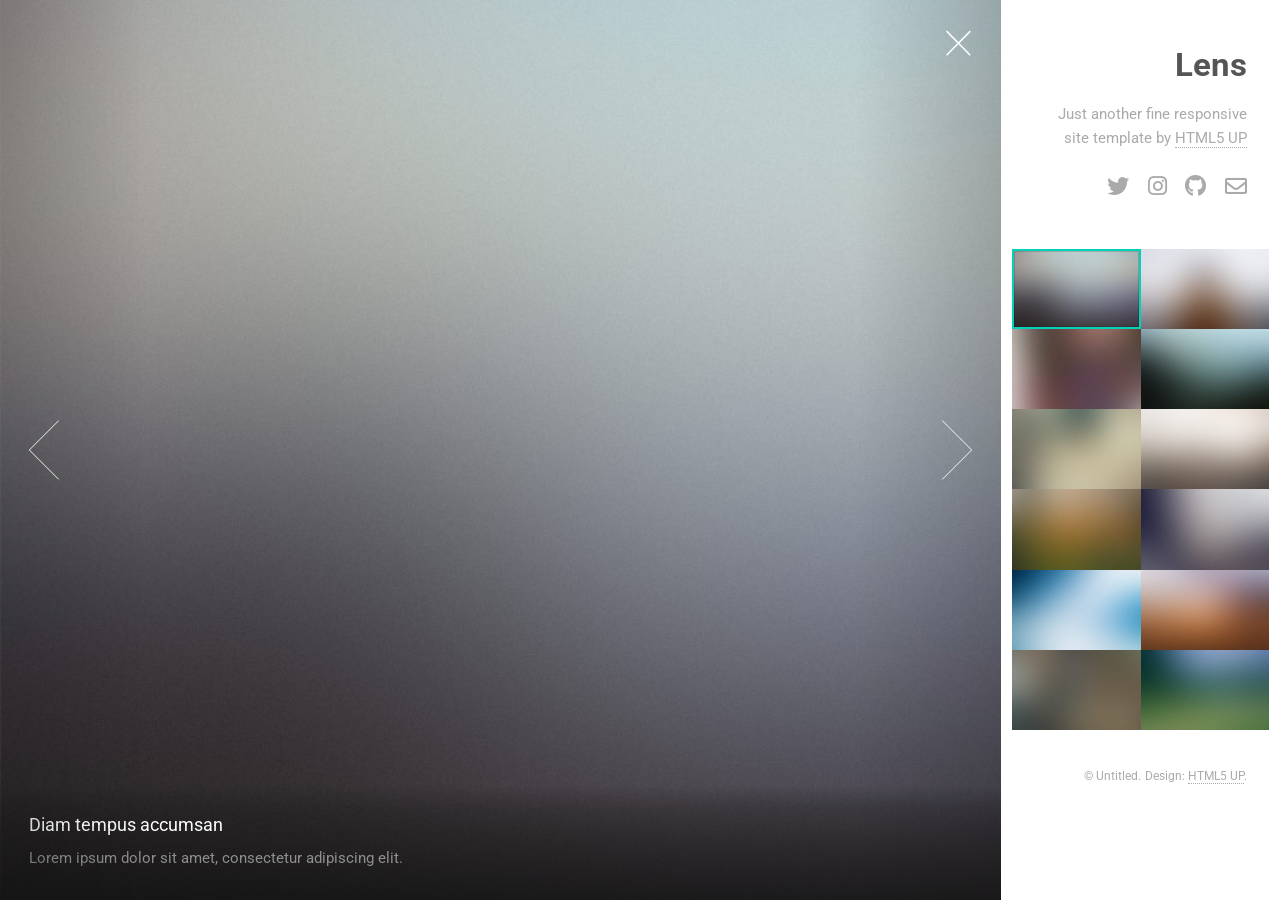
==== index.html @ 4fbb27a2 "Add files via upload" ====
<!DOCTYPE HTML>
<!--
	Lens by HTML5 UP
	html5up.net | @ajlkn
	Free for personal and commercial use under the CCA 3.0 license (html5up.net/license)
-->
<html>
	<head>
		<title>Lens by HTML5 UP</title>
		<meta charset="utf-8" />
		<meta name="viewport" content="width=device-width, initial-scale=1, user-scalable=no" />
		<link rel="stylesheet" href="assets/css/main.css" />
		<noscript><link rel="stylesheet" href="assets/css/noscript.css" /></noscript>
	</head>
	<body class="is-preload-0 is-preload-1 is-preload-2">

		<!-- Main -->
			<div id="main">

				<!-- Header -->
					<header id="header">
						<h1>Lens</h1>
						<p>Just another fine responsive site template by <a href="http://html5up.net">HTML5 UP</a></p>
						<ul class="icons">
							<li><a href="#" class="icon brands fa-twitter"><span class="label">Twitter</span></a></li>
							<li><a href="#" class="icon brands fa-instagram"><span class="label">Instagram</span></a></li>
							<li><a href="#" class="icon brands fa-github"><span class="label">Github</span></a></li>
							<li><a href="#" class="icon fa-envelope"><span class="label">Email</span></a></li>
						</ul>
					</header>

				<!-- Thumbnail -->
					<section id="thumbnails">
						<article>
							<a class="thumbnail" href="images/fulls/01.jpg" data-position="left center"><img src="images/thumbs/01.jpg" alt="" /></a>
							<h2>Diam tempus accumsan</h2>
							<p>Lorem ipsum dolor sit amet, consectetur adipiscing elit.</p>
						</article>
						<article>
							<a class="thumbnail" href="images/fulls/02.jpg"><img src="images/thumbs/02.jpg" alt="" /></a>
							<h2>Vivamus convallis libero</h2>
							<p>Sed velit lacus, laoreet at venenatis convallis in lorem tincidunt.</p>
						</article>
						<article>
							<a class="thumbnail" href="images/fulls/03.jpg" data-position="top center"><img src="images/thumbs/03.jpg" alt="" /></a>
							<h2>Nec accumsan enim felis</h2>
							<p>Maecenas eleifend tellus ut turpis eleifend, vitae pretium faucibus.</p>
						</article>
						<article>
							<a class="thumbnail" href="images/fulls/04.jpg"><img src="images/thumbs/04.jpg" alt="" /></a>
							<h2>Donec maximus nisi eget</h2>
							<p>Tristique in nulla vel congue. Sed sociis natoque parturient nascetur.</p>
						</article>
						<article>
							<a class="thumbnail" href="images/fulls/05.jpg" data-position="top center"><img src="images/thumbs/05.jpg" alt="" /></a>
							<h2>Nullam vitae nunc vulputate</h2>
							<p>In pellentesque cursus velit id posuere. Donec vehicula nulla.</p>
						</article>
						<article>
							<a class="thumbnail" href="images/fulls/06.jpg"><img src="images/thumbs/06.jpg" alt="" /></a>
							<h2>Phasellus magna faucibus</h2>
							<p>Nulla dignissim libero maximus tellus varius dictum ut posuere magna.</p>
						</article>
						<article>
							<a class="thumbnail" href="images/fulls/07.jpg"><img src="images/thumbs/07.jpg" alt="" /></a>
							<h2>Proin quis mauris</h2>
							<p>Etiam ultricies, lorem quis efficitur porttitor, facilisis ante orci urna.</p>
						</article>
						<article>
							<a class="thumbnail" href="images/fulls/08.jpg"><img src="images/thumbs/08.jpg" alt="" /></a>
							<h2>Gravida quis varius enim</h2>
							<p>Nunc egestas congue lorem. Nullam dictum placerat ex sapien tortor mattis.</p>
						</article>
						<article>
							<a class="thumbnail" href="images/fulls/09.jpg"><img src="images/thumbs/09.jpg" alt="" /></a>
							<h2>Morbi eget vitae adipiscing</h2>
							<p>In quis vulputate dui. Maecenas metus elit, dictum praesent lacinia lacus.</p>
						</article>
						<article>
							<a class="thumbnail" href="images/fulls/10.jpg"><img src="images/thumbs/10.jpg" alt="" /></a>
							<h2>Habitant tristique senectus</h2>
							<p>Vestibulum ante ipsum primis in faucibus orci luctus ac tincidunt dolor.</p>
						</article>
						<article>
							<a class="thumbnail" href="images/fulls/11.jpg"><img src="images/thumbs/11.jpg" alt="" /></a>
							<h2>Pharetra ex non faucibus</h2>
							<p>Ut sed magna euismod leo laoreet congue. Fusce congue enim ultricies.</p>
						</article>
						<article>
							<a class="thumbnail" href="images/fulls/12.jpg"><img src="images/thumbs/12.jpg" alt="" /></a>
							<h2>Mattis lorem sodales</h2>
							<p>Feugiat auctor leo massa, nec vestibulum nisl erat faucibus, rutrum nulla.</p>
						</article>
					</section>

				<!-- Footer -->
					<footer id="footer">
						<ul class="copyright">
							<li>&copy; Untitled.</li><li>Design: <a href="http://html5up.net">HTML5 UP</a>.</li>
						</ul>
					</footer>

			</div>

		<!-- Scripts -->
			<script src="assets/js/jquery.min.js"></script>
			<script src="assets/js/browser.min.js"></script>
			<script src="assets/js/breakpoints.min.js"></script>
			<script src="assets/js/main.js"></script>

	</body>
</html>
---- assets/css/main.css ----
@import url(fontawesome-all.min.css);
@import url("https://fonts.googleapis.com/css?family=Roboto:400,700");

/*
	Lens by HTML5 UP
	html5up.net | @ajlkn
	Free for personal and commercial use under the CCA 3.0 license (html5up.net/license)
*/

html, body, div, span, applet, object,
iframe, h1, h2, h3, h4, h5, h6, p, blockquote,
pre, a, abbr, acronym, address, big, cite,
code, del, dfn, em, img, ins, kbd, q, s, samp,
small, strike, strong, sub, sup, tt, var, b,
u, i, center, dl, dt, dd, ol, ul, li, fieldset,
form, label, legend, table, caption, tbody,
tfoot, thead, tr, th, td, article, aside,
canvas, details, embed, figure, figcaption,
footer, header, hgroup, menu, nav, output, ruby,
section, summary, time, mark, audio, video {
	margin: 0;
	padding: 0;
	border: 0;
	font-size: 100%;
	font: inherit;
	vertical-align: baseline;}

article, aside, details, figcaption, figure,
footer, header, hgroup, menu, nav, section {
	display: block;}

body {
	line-height: 1;
}

ol, ul {
	list-style: none;
}

blockquote, q {
	quotes: none;
}

	blockquote:before, blockquote:after, q:before, q:after {
		content: '';
		content: none;
	}

table {
	border-collapse: collapse;
	border-spacing: 0;
}

body {
	-webkit-text-size-adjust: none;
}

mark {
	background-color: transparent;
	color: inherit;
}

input::-moz-focus-inner {
	border: 0;
	padding: 0;
}

input, select, textarea {
	-moz-appearance: none;
	-webkit-appearance: none;
	-ms-appearance: none;
	appearance: none;
}

/* Basic */

	/*
			@-ms-viewport {
				width: device-width;
			}
		*/

	@media screen and (max-width: 480px) {

		html, body {
			min-width: 320px;
		}

	}

	body.is-preload-0 *, body.is-preload-0 *:before, body.is-preload-0 *:after {
		-moz-animation: none !important;
		-webkit-animation: none !important;
		-ms-animation: none !important;
		animation: none !important;
		-moz-transition: none !important;
		-webkit-transition: none !important;
		-ms-transition: none !important;
		transition: none !important;
	}

	html {
		box-sizing: border-box;
	}

	*, *:before, *:after {
		box-sizing: inherit;
	}

	html, body {
		background-color: #101010;
		overflow: hidden;
	}

/* Type */

	html {
		font-size: 16pt;
	}

		@media screen and (max-width: 1680px) {

			html {
				font-size: 12pt;
			}

		}

		@media screen and (max-width: 1280px) {

			html {
				font-size: 11pt;
			}

		}

	body {
		background-color: #fff;
		color: #aaa;
	}

	body, input, select, textarea {
		font-family: "Roboto", Helvetica, sans-serif;
		font-weight: 400;
		line-height: 1.65;
		font-size: 1em;
		color: #aaa;
	}

	a {
		-moz-transition: color 0.25s ease, border-bottom-color 0.25s ease;
		-webkit-transition: color 0.25s ease, border-bottom-color 0.25s ease;
		-ms-transition: color 0.25s ease, border-bottom-color 0.25s ease;
		transition: color 0.25s ease, border-bottom-color 0.25s ease;
		border-bottom: dotted 1px;
		color: inherit;
		text-decoration: none;
	}

		a:hover {
			border-bottom-color: transparent;
			color: #00D3B7;
		}

	strong, b {
		font-weight: 400;
		color: #555;
	}

	em, i {
		font-style: italic;
	}

	p {
		margin: 0 0 1.25em 0;
	}

	h1, h2, h3, h4, h5, h6 {
		font-weight: 400;
		line-height: 1.25;
		margin: 0 0 0.5em 0;
		color: #555;
	}

		h1 a, h2 a, h3 a, h4 a, h5 a, h6 a {
			color: inherit;
			text-decoration: none;
		}

	h2 {
		font-size: 1.25em;
	}

	h3 {
		font-size: 1em;
	}

	h4 {
		font-size: 0.9em;
	}

	h5 {
		font-size: 0.8em;
	}

	h6 {
		font-size: 0.7em;
	}

	sub {
		font-size: 0.8em;
		position: relative;
		top: 0.5em;
	}

	sup {
		font-size: 0.8em;
		position: relative;
		top: -0.5em;
	}

	blockquote {
		border-left: solid 4px #ccc;
		font-style: italic;
		margin: 0 0 1.25em 0;
		padding: 0.3125em 0 0.3125em 1.25em;
	}

	code {
		border-radius: 4px;
		border: solid 1px;
		font-family: "Courier New", monospace;
		font-size: 0.9em;
		margin: 0 0.25em;
		padding: 0.25em 0.65em;
		border-color: #ccc;
	}

	pre {
		-webkit-overflow-scrolling: touch;
		font-family: "Courier New", monospace;
		font-size: 0.9em;
		margin: 0 0 1.25em 0;
	}

		pre code {
			display: block;
			padding: 1em 1.5em;
			overflow-x: auto;
		}

	hr {
		border: 0;
		border-bottom: solid 1px #ccc;
		margin: 1.25em 0;
	}

		hr.major {
			margin: 1.875em 0;
		}

	.align-left {
		text-align: left;
	}

	.align-center {
		text-align: center;
	}

	.align-right {
		text-align: right;
	}

/* Button */

	input[type="submit"],
	input[type="reset"],
	input[type="button"],
	button,
	.button {
		-moz-appearance: none;
		-webkit-appearance: none;
		-ms-appearance: none;
		appearance: none;
		-moz-transition: background-color 0.25s ease-in-out, border-color 0.25s ease-in-out, color 0.25s ease-in-out;
		-webkit-transition: background-color 0.25s ease-in-out, border-color 0.25s ease-in-out, color 0.25s ease-in-out;
		-ms-transition: background-color 0.25s ease-in-out, border-color 0.25s ease-in-out, color 0.25s ease-in-out;
		transition: background-color 0.25s ease-in-out, border-color 0.25s ease-in-out, color 0.25s ease-in-out;
		background-color: transparent;
		border-radius: 4px;
		border: solid 1px #ccc;
		color: #555;
		cursor: pointer;
		display: inline-block;
		line-height: 1;
		padding: 0.75em 1.5em;
		text-align: center;
		text-decoration: none;
		white-space: nowrap;
	}

		input[type="submit"]:hover,
		input[type="reset"]:hover,
		input[type="button"]:hover,
		button:hover,
		.button:hover {
			border-color: #00D3B7;
			color: #00D3B7;
		}

			input[type="submit"]:hover:active,
			input[type="reset"]:hover:active,
			input[type="button"]:hover:active,
			button:hover:active,
			.button:hover:active {
				background-color: rgba(0, 211, 183, 0.15);
			}

		input[type="submit"].icon,
		input[type="reset"].icon,
		input[type="button"].icon,
		button.icon,
		.button.icon {
			padding-left: 1.35em;
		}

			input[type="submit"].icon:before,
			input[type="reset"].icon:before,
			input[type="button"].icon:before,
			button.icon:before,
			.button.icon:before {
				margin-right: 0.5em;
			}

		input[type="submit"].fit,
		input[type="reset"].fit,
		input[type="button"].fit,
		button.fit,
		.button.fit {
			width: 100%;
		}

		input[type="submit"].small,
		input[type="reset"].small,
		input[type="button"].small,
		button.small,
		.button.small {
			font-size: 0.8em;
		}

		input[type="submit"].large,
		input[type="reset"].large,
		input[type="button"].large,
		button.large,
		.button.large {
			font-size: 1.35em;
		}

		input[type="submit"].disabled, input[type="submit"]:disabled,
		input[type="reset"].disabled,
		input[type="reset"]:disabled,
		input[type="button"].disabled,
		input[type="button"]:disabled,
		button.disabled,
		button:disabled,
		.button.disabled,
		.button:disabled {
			pointer-events: none;
			opacity: 0.25;
		}

/* Form */

	form {
		margin: 0 0 1.25em 0;
	}

	label {
		color: #555;
		display: block;
		font-size: 0.9em;
		font-weight: 400;
		margin: 0 0 0.625em 0;
	}

	input[type="text"],
	input[type="password"],
	input[type="email"],
	select,
	textarea {
		-moz-appearance: none;
		-webkit-appearance: none;
		-ms-appearance: none;
		appearance: none;
		background-color: transparent;
		border-radius: 4px;
		border: solid 1px #ccc;
		color: inherit;
		display: block;
		outline: 0;
		padding: 0 0.75em;
		text-decoration: none;
		width: 100%;
	}

		input[type="text"]:invalid,
		input[type="password"]:invalid,
		input[type="email"]:invalid,
		select:invalid,
		textarea:invalid {
			box-shadow: none;
		}

		input[type="text"]:focus,
		input[type="password"]:focus,
		input[type="email"]:focus,
		select:focus,
		textarea:focus {
			border-color: #00D3B7;
		}

	select {
		background-image: url("data:image/svg+xml;charset=utf8,%3Csvg xmlns='http://www.w3.org/2000/svg' width='40' height='40' preserveAspectRatio='none' viewBox='0 0 40 40'%3E%3Cpath d='M9.4,12.3l10.4,10.4l10.4-10.4c0.2-0.2,0.5-0.4,0.9-0.4c0.3,0,0.6,0.1,0.9,0.4l3.3,3.3c0.2,0.2,0.4,0.5,0.4,0.9 c0,0.4-0.1,0.6-0.4,0.9L20.7,31.9c-0.2,0.2-0.5,0.4-0.9,0.4c-0.3,0-0.6-0.1-0.9-0.4L4.3,17.3c-0.2-0.2-0.4-0.5-0.4-0.9 c0-0.4,0.1-0.6,0.4-0.9l3.3-3.3c0.2-0.2,0.5-0.4,0.9-0.4S9.1,12.1,9.4,12.3z' fill='%23ccc' /%3E%3C/svg%3E");
		background-size: 1.25rem;
		background-repeat: no-repeat;
		background-position: calc(100% - 1rem) center;
		height: 2.75em;
		padding-right: 2.75em;
		text-overflow: ellipsis;
	}

		select option {
			color: #555;
			background: #fff;
		}

		select:focus::-ms-value {
			background-color: transparent;
		}

		select::-ms-expand {
			display: none;
		}

	.select-wrapper {
		text-decoration: none;
		display: block;
		position: relative;
	}

		.select-wrapper:before {
			-moz-osx-font-smoothing: grayscale;
			-webkit-font-smoothing: antialiased;
			display: inline-block;
			font-style: normal;
			font-variant: normal;
			text-rendering: auto;
			line-height: 1;
			text-transform: none !important;
			font-family: 'Font Awesome 5 Free';
			font-weight: 900;
		}

		.select-wrapper:before {
			color: #ccc;
			content: '\f107';
			display: block;
			height: 2.75em;
			line-height: 2.75em;
			pointer-events: none;
			position: absolute;
			right: 0;
			text-align: center;
			top: 0;
			width: 2.75em;
		}

		.select-wrapper select::-ms-expand {
			display: none;
		}

	input[type="text"],
	input[type="password"],
	input[type="email"],
	select {
		height: 2.75em;
	}

	textarea {
		padding: 0.75em 1em;
	}

	input[type="checkbox"],
	input[type="radio"] {
		-moz-appearance: none;
		-webkit-appearance: none;
		-ms-appearance: none;
		appearance: none;
		display: block;
		float: left;
		margin-right: -2em;
		opacity: 0;
		width: 1em;
		z-index: -1;
	}

		input[type="checkbox"] + label,
		input[type="radio"] + label {
			text-decoration: none;
			color: #aaa;
			cursor: pointer;
			display: inline-block;
			font-size: 1em;
			font-weight: 400;
			margin: 0;
			padding-left: 2.4em;
			padding-right: 0.75em;
			position: relative;
		}

			input[type="checkbox"] + label:before,
			input[type="radio"] + label:before {
				-moz-osx-font-smoothing: grayscale;
				-webkit-font-smoothing: antialiased;
				display: inline-block;
				font-style: normal;
				font-variant: normal;
				text-rendering: auto;
				line-height: 1;
				text-transform: none !important;
				font-family: 'Font Awesome 5 Free';
				font-weight: 900;
			}

			input[type="checkbox"] + label:before,
			input[type="radio"] + label:before {
				background: transparent;
				border-radius: 4px;
				border: solid 1px #ccc;
				content: '';
				display: inline-block;
				font-size: 0.8em;
				height: 2.0625em;
				left: 0;
				line-height: 2.0625em;
				position: absolute;
				text-align: center;
				top: 0;
				width: 2.0625em;
			}

		input[type="checkbox"]:checked + label:before,
		input[type="radio"]:checked + label:before {
			background-color: #555;
			border-color: #555;
			color: #fff;
			content: '\f00c';
		}

		input[type="checkbox"]:focus + label:before,
		input[type="radio"]:focus + label:before {
			border-color: #00D3B7;
		}

	input[type="checkbox"] + label:before {
		border-radius: 4px;
	}

	input[type="radio"] + label:before {
		border-radius: 100%;
	}

	::-webkit-input-placeholder {
		opacity: 1.0;
		color: #ccc !important;
	}

	:-moz-placeholder {
		opacity: 1.0;
		color: #ccc !important;
	}

	::-moz-placeholder {
		opacity: 1.0;
		color: #ccc !important;
	}

	:-ms-input-placeholder {
		opacity: 1.0;
		color: #ccc !important;
	}

	.field {
		margin: 0 0 1.25em 0;
	}

/* Icon */

	.icon {
		text-decoration: none;
		border-bottom: none;
		position: relative;
	}

		.icon:before {
			-moz-osx-font-smoothing: grayscale;
			-webkit-font-smoothing: antialiased;
			display: inline-block;
			font-style: normal;
			font-variant: normal;
			text-rendering: auto;
			line-height: 1;
			text-transform: none !important;
			font-family: 'Font Awesome 5 Free';
			font-weight: 400;
		}

		.icon > .label {
			display: none;
		}

		.icon:before {
			line-height: inherit;
		}

		.icon.solid:before {
			font-weight: 900;
		}

		.icon.brands:before {
			font-family: 'Font Awesome 5 Brands';
		}

/* List */

	ol {
		list-style: decimal;
		margin: 0 0 1.25em 0;
		padding-left: 1.25em;
	}

		ol li {
			padding-left: 0.25em;
		}

	ul {
		list-style: disc;
		margin: 0 0 1.25em 0;
		padding-left: 1em;
	}

		ul li {
			padding-left: 0.5em;
		}

		ul.alt {
			list-style: none;
			padding-left: 0;
		}

			ul.alt li {
				border-top: solid 1px #ccc;
				padding: 0.5em 0;
			}

				ul.alt li:first-child {
					border-top: 0;
					padding-top: 0;
				}

	dl {
		margin: 0 0 1.25em 0;
	}

		dl dt {
			display: block;
			font-weight: 400;
			margin: 0 0 0.625em 0;
		}

		dl dd {
			margin-left: 1.25em;
		}

/* Actions */

	ul.actions {
		display: -moz-flex;
		display: -webkit-flex;
		display: -ms-flex;
		display: flex;
		cursor: default;
		list-style: none;
		margin-left: -0.625em;
		padding-left: 0;
	}

		ul.actions li {
			padding: 0 0 0 0.625em;
			vertical-align: middle;
		}

		ul.actions.special {
			-moz-justify-content: center;
			-webkit-justify-content: center;
			-ms-justify-content: center;
			justify-content: center;
			width: 100%;
			margin-left: 0;
		}

			ul.actions.special li:first-child {
				padding-left: 0;
			}

		ul.actions.stacked {
			-moz-flex-direction: column;
			-webkit-flex-direction: column;
			-ms-flex-direction: column;
			flex-direction: column;
			margin-left: 0;
		}

			ul.actions.stacked li {
				padding: 0.8125em 0 0 0;
			}

				ul.actions.stacked li:first-child {
					padding-top: 0;
				}

		ul.actions.fit {
			width: calc(100% + 0.625em);
		}

			ul.actions.fit li {
				-moz-flex-grow: 1;
				-webkit-flex-grow: 1;
				-ms-flex-grow: 1;
				flex-grow: 1;
				-moz-flex-shrink: 1;
				-webkit-flex-shrink: 1;
				-ms-flex-shrink: 1;
				flex-shrink: 1;
				width: 100%;
			}

				ul.actions.fit li > * {
					width: 100%;
				}

			ul.actions.fit.stacked {
				width: 100%;
			}

		@media screen and (max-width: 480px) {

			ul.actions:not(.fixed) {
				-moz-flex-direction: column;
				-webkit-flex-direction: column;
				-ms-flex-direction: column;
				flex-direction: column;
				margin-left: 0;
				width: 100% !important;
			}

				ul.actions:not(.fixed) li {
					-moz-flex-grow: 1;
					-webkit-flex-grow: 1;
					-ms-flex-grow: 1;
					flex-grow: 1;
					-moz-flex-shrink: 1;
					-webkit-flex-shrink: 1;
					-ms-flex-shrink: 1;
					flex-shrink: 1;
					padding: 0.625em 0 0 0;
					text-align: center;
					width: 100%;
				}

					ul.actions:not(.fixed) li > * {
						width: 100%;
					}

					ul.actions:not(.fixed) li:first-child {
						padding-top: 0;
					}

					ul.actions:not(.fixed) li input[type="submit"],
					ul.actions:not(.fixed) li input[type="reset"],
					ul.actions:not(.fixed) li input[type="button"],
					ul.actions:not(.fixed) li button,
					ul.actions:not(.fixed) li .button {
						width: 100%;
					}

						ul.actions:not(.fixed) li input[type="submit"].icon:before,
						ul.actions:not(.fixed) li input[type="reset"].icon:before,
						ul.actions:not(.fixed) li input[type="button"].icon:before,
						ul.actions:not(.fixed) li button.icon:before,
						ul.actions:not(.fixed) li .button.icon:before {
							margin-left: -0.5rem;
						}

		}

/* Icons */

	ul.icons {
		cursor: default;
		list-style: none;
		padding-left: 0;
	}

		ul.icons li {
			display: inline-block;
			padding: 0 1em 0 0;
		}

			ul.icons li:last-child {
				padding-right: 0;
			}

			ul.icons li .icon:before {
				font-size: 1.5rem;
			}

/* Main */

	#main {
		-moz-transition: opacity 0.75s ease, right 0.75s ease, left 0.75s ease, visibility 0.75s;
		-webkit-transition: opacity 0.75s ease, right 0.75s ease, left 0.75s ease, visibility 0.75s;
		-ms-transition: opacity 0.75s ease, right 0.75s ease, left 0.75s ease, visibility 0.75s;
		transition: opacity 0.75s ease, right 0.75s ease, left 0.75s ease, visibility 0.75s;
		-webkit-overflow-scrolling: touch;
		position: fixed;
		top: 0;
		width: 22.5em;
		height: 100%;
		background: #fff;
		outline: 0;
		overflow-x: hidden;
		overflow-y: auto;
		text-align: right;
		visibility: visible;
		z-index: 10000;
		right: 0;
	}

		#main .toggle {
			-webkit-tap-highlight-color: rgba(0, 0, 0, 0);
			position: absolute;
			top: 0;
			width: 4em;
			height: 4em;
			background-image: url("images/close-small-alt.svg");
			background-repeat: no-repeat;
			background-size: 32px 32px;
			cursor: pointer;
			display: none;
			z-index: 1;
			background-position: 0.5em 0.5em;
			left: 0;
		}

		body.fullscreen #main {
			visibility: hidden;
			right: -22.5em;
		}

		body.is-preload-1 #main {
			opacity: 0;
			right: -2em;
		}

		@media screen and (max-width: 1280px) {

			#main {
				width: 19em;
			}

				body.fullscreen #main {
					right: -19em;
				}

		}

		@media screen and (max-width: 980px) {

			#main {
				background: rgba(255, 255, 255, 0.925);
			}

				#main .toggle {
					display: block;
				}

		}

		@media screen and (max-width: 480px) {

			#main {
				-moz-transition: opacity 0.5s ease, visibility 0.5s;
				-webkit-transition: opacity 0.5s ease, visibility 0.5s;
				-ms-transition: opacity 0.5s ease, visibility 0.5s;
				transition: opacity 0.5s ease, visibility 0.5s;
				width: 100%;
				background: #fff;
				text-align: center;
			}

				body.is-preload-1 #main {
					left: auto !important;
					right: auto !important;
				}

				body.fullscreen #main {
					left: auto !important;
					right: auto !important;
					opacity: 0;
				}

				#main .toggle {
					display: none;
				}

		}

/* Header */

	#header {
		padding: 3em 2.25em 1.75em 2.25em ;
	}

		#header h1 {
			font-size: 2.25em;
			font-weight: 700;
		}

/* Footer */

	#footer {
		padding: 2.25em 2.25em 1em 2.25em ;
	}

		#footer .copyright {
			list-style: none;
			padding: 0;
		}

			#footer .copyright li {
				display: inline-block;
				font-size: 0.8em;
				margin-left: 0.35em;
				padding: 0;
			}

				#footer .copyright li:first-child {
					margin-left: 0;
				}

/* Thumbnails */

	#thumbnails {
		display: -moz-flex;
		display: -webkit-flex;
		display: -ms-flex;
		display: flex;
		-moz-flex-wrap: wrap;
		-webkit-flex-wrap: wrap;
		-ms-flex-wrap: wrap;
		flex-wrap: wrap;
		padding: 0 0.75em;
	}

		#thumbnails article {
			position: relative;
			width: 50%;
			background: #101010;
			outline: 0;
		}

			#thumbnails article .thumbnail {
				-webkit-tap-highlight-color: rgba(0, 0, 0, 0);
				display: block;
				position: relative;
				border: 0;
				outline: 0;
			}

				#thumbnails article .thumbnail img {
					display: block;
					width: 100%;
				}

				#thumbnails article .thumbnail:before {
					pointer-events: none;
					-moz-transition: opacity 0.25s ease;
					-webkit-transition: opacity 0.25s ease;
					-ms-transition: opacity 0.25s ease;
					transition: opacity 0.25s ease;
					content: '';
					position: absolute;
					left: 0;
					top: 0;
					width: 100%;
					height: 100%;
					box-shadow: inset 0 0 0 2px #00D3B7, inset 0 0 0px 3px rgba(0, 0, 0, 0.15);
					opacity: 0;
					z-index: 1;
				}

				#thumbnails article .thumbnail:focus:before {
					opacity: 0.5;
				}

			#thumbnails article h2, #thumbnails article p {
				display: none;
			}

			#thumbnails article.active .thumbnail:before {
				opacity: 1;
			}

		@media screen and (max-width: 480px) {

			#thumbnails article .thumbnail:before {
				display: none;
			}

		}

/* Viewer */

	@-moz-keyframes spinner {
		0% {
			-moz-transform: rotate(0deg);
			-webkit-transform: rotate(0deg);
			-ms-transform: rotate(0deg);
			transform: rotate(0deg);
		}

		100% {
			-moz-transform: rotate(360deg);
			-webkit-transform: rotate(360deg);
			-ms-transform: rotate(360deg);
			transform: rotate(360deg);
		}
	}

	@-webkit-keyframes spinner {
		0% {
			-moz-transform: rotate(0deg);
			-webkit-transform: rotate(0deg);
			-ms-transform: rotate(0deg);
			transform: rotate(0deg);
		}

		100% {
			-moz-transform: rotate(360deg);
			-webkit-transform: rotate(360deg);
			-ms-transform: rotate(360deg);
			transform: rotate(360deg);
		}
	}

	@-ms-keyframes spinner {
		0% {
			-moz-transform: rotate(0deg);
			-webkit-transform: rotate(0deg);
			-ms-transform: rotate(0deg);
			transform: rotate(0deg);
		}

		100% {
			-moz-transform: rotate(360deg);
			-webkit-transform: rotate(360deg);
			-ms-transform: rotate(360deg);
			transform: rotate(360deg);
		}
	}

	@keyframes spinner {
		0% {
			-moz-transform: rotate(0deg);
			-webkit-transform: rotate(0deg);
			-ms-transform: rotate(0deg);
			transform: rotate(0deg);
		}

		100% {
			-moz-transform: rotate(360deg);
			-webkit-transform: rotate(360deg);
			-ms-transform: rotate(360deg);
			transform: rotate(360deg);
		}
	}

	#viewer {
		-moz-transition: opacity 0.75s ease, width 0.75s ease;
		-webkit-transition: opacity 0.75s ease, width 0.75s ease;
		-ms-transition: opacity 0.75s ease, width 0.75s ease;
		transition: opacity 0.75s ease, width 0.75s ease;
		position: absolute;
		top: 0;
		width: calc(100% - 22.5em);
		height: 100%;
		left: 0;
	}

		#viewer .inner {
			pointer-events: none;
			position: absolute;
			top: 0;
			left: 0;
			width: 100%;
			height: 100%;
			z-index: 2;
		}

			#viewer .inner > * {
				pointer-events: auto;
			}

			#viewer .inner:before {
				background-image: -moz-linear-gradient(left, rgba(16,16,16,0.2), rgba(16,16,16,0) 10em, rgba(16,16,16,0)), -moz-linear-gradient(right, rgba(16,16,16,0.2), rgba(16,16,16,0) 10em, rgba(16,16,16,0));
				background-image: -webkit-linear-gradient(left, rgba(16,16,16,0.2), rgba(16,16,16,0) 10em, rgba(16,16,16,0)), -webkit-linear-gradient(right, rgba(16,16,16,0.2), rgba(16,16,16,0) 10em, rgba(16,16,16,0));
				background-image: -ms-linear-gradient(left, rgba(16,16,16,0.2), rgba(16,16,16,0) 10em, rgba(16,16,16,0)), -ms-linear-gradient(right, rgba(16,16,16,0.2), rgba(16,16,16,0) 10em, rgba(16,16,16,0));
				background-image: linear-gradient(left, rgba(16,16,16,0.2), rgba(16,16,16,0) 10em, rgba(16,16,16,0)), linear-gradient(right, rgba(16,16,16,0.2), rgba(16,16,16,0) 10em, rgba(16,16,16,0));
				content: '';
				display: block;
				position: absolute;
				top: 0;
				left: 0;
				width: 100%;
				height: 100%;
			}

			#viewer .inner .toggle {
				-webkit-tap-highlight-color: rgba(0, 0, 0, 0);
				position: absolute;
				top: 0;
				width: 4em;
				height: 4em;
				background-image: url("images/close.svg");
				background-repeat: no-repeat;
				background-size: 64px 64px;
				cursor: pointer;
				z-index: 1;
				right: 0;
				background-position: calc(100% - 0.75em) 0.75em;
			}

			#viewer .inner .nav-next,
			#viewer .inner .nav-previous {
				-webkit-tap-highlight-color: rgba(0, 0, 0, 0);
				position: absolute;
				top: 50%;
				width: 6em;
				height: 6em;
				margin-top: -3em;
				background-image: url("images/arrow.svg");
				background-position: center;
				background-repeat: no-repeat;
				background-size: contain;
				cursor: pointer;
			}

			#viewer .inner .nav-previous {
				-moz-transform: scaleX(-1);
				-webkit-transform: scaleX(-1);
				-ms-transform: scaleX(-1);
				transform: scaleX(-1);
				left: 0;
			}

			#viewer .inner .nav-next {
				right: 0;
			}

		#viewer .slide {
			-moz-transition: opacity 0.5s ease-in-out;
			-webkit-transition: opacity 0.5s ease-in-out;
			-ms-transition: opacity 0.5s ease-in-out;
			transition: opacity 0.5s ease-in-out;
			position: absolute;
			top: 0;
			left: 0;
			width: 100%;
			height: 100%;
			opacity: 1;
			z-index: 1;
		}

			#viewer .slide .caption {
				background-image: -moz-linear-gradient(bottom, rgba(16,16,16,0.75), rgba(16,16,16,0.25) 80%, rgba(16,16,16,0));
				background-image: -webkit-linear-gradient(bottom, rgba(16,16,16,0.75), rgba(16,16,16,0.25) 80%, rgba(16,16,16,0));
				background-image: -ms-linear-gradient(bottom, rgba(16,16,16,0.75), rgba(16,16,16,0.25) 80%, rgba(16,16,16,0));
				background-image: linear-gradient(bottom, rgba(16,16,16,0.75), rgba(16,16,16,0.25) 80%, rgba(16,16,16,0));
				padding: 2em 2em 0.75em 2em ;
				position: absolute;
				bottom: 0;
				left: 0;
				width: 100%;
				color: rgba(255, 255, 255, 0.5);
				z-index: 1;
			}

				#viewer .slide .caption h2, #viewer .slide .caption h3, #viewer .slide .caption h4, #viewer .slide .caption h5, #viewer .slide .caption h6 {
					color: #fff;
				}

			#viewer .slide .image {
				-moz-transition: opacity 0.5s ease-in-out;
				-webkit-transition: opacity 0.5s ease-in-out;
				-ms-transition: opacity 0.5s ease-in-out;
				transition: opacity 0.5s ease-in-out;
				position: absolute;
				top: 0;
				left: 0;
				width: 100%;
				height: 100%;
				background-repeat: no-repeat;
				background-size: cover;
				opacity: 0;
			}

			#viewer .slide:before {
				-moz-animation: spinner 1s linear infinite;
				-webkit-animation: spinner 1s linear infinite;
				-ms-animation: spinner 1s linear infinite;
				animation: spinner 1s linear infinite;
				-moz-transition: opacity 0.5s ease-in-out;
				-webkit-transition: opacity 0.5s ease-in-out;
				-ms-transition: opacity 0.5s ease-in-out;
				transition: opacity 0.5s ease-in-out;
				content: '';
				display: block;
				position: absolute;
				top: 50%;
				left: 50%;
				width: 3em;
				height: 3em;
				background-image: url("images/spinner.svg");
				background-position: center;
				background-repeat: no-repeat;
				background-size: contain;
				margin: -1.5em 0 0 -1.5em;
				opacity: 0;
			}

			#viewer .slide.loading:before {
				opacity: 1;
			}

			#viewer .slide.active .image {
				opacity: 1;
			}

		body.fullscreen #viewer {
			width: 100%;
		}

			body.fullscreen #viewer .inner .toggle {
				background-image: url("images/open.svg");
			}

		body.is-preload-1 #viewer {
			opacity: 0;
		}

		body.is-preload-2 #viewer .slide {
			opacity: 0;
		}

		@media screen and (max-width: 1280px) {

			#viewer {
				width: calc(100% - 19em);
			}

		}

		@media screen and (max-width: 980px) {

			#viewer {
				width: 100%;
			}

				#viewer .inner .toggle {
					-moz-transition: opacity 0.75s ease;
					-webkit-transition: opacity 0.75s ease;
					-ms-transition: opacity 0.75s ease;
					transition: opacity 0.75s ease;
					background-image: url("images/open.svg");
					opacity: 0;
					right: 0;
				}

				body.fullscreen #viewer .inner .toggle {
					opacity: 1;
				}

		}

		@media screen and (max-width: 736px) {

			#viewer .inner .toggle {
				background-size: 32px 32px;
			}

			#viewer .inner .nav-next,
			#viewer .inner .nav-previous {
				background-image: url("images/arrow-small.svg");
				background-size: 32px 32px;
			}

			body.fullscreen #viewer .inner .toggle {
				background-image: url("images/open-small.svg");
			}

		}

		@media screen and (max-width: 480px) {

			#viewer {
				-moz-transition: opacity 0.5s ease;
				-webkit-transition: opacity 0.5s ease;
				-ms-transition: opacity 0.5s ease;
				transition: opacity 0.5s ease;
				-moz-transition-delay: 0s;
				-webkit-transition-delay: 0s;
				-ms-transition-delay: 0s;
				transition-delay: 0s;
				opacity: 0;
			}

				#viewer .inner .toggle {
					background-image: url("images/close-small.svg") !important;
					background-size: 32px 32px;
				}

				body.fullscreen #viewer {
					-moz-transition-delay: 0.5s;
					-webkit-transition-delay: 0.5s;
					-ms-transition-delay: 0.5s;
					transition-delay: 0.5s;
					opacity: 1;
				}

		}
---- assets/css/noscript.css ----
/*
	Lens by HTML5 UP
	html5up.net | @ajlkn
	Free for personal and commercial use under the CCA 3.0 license (html5up.net/license)
*/

/* Main */

	#main {
		opacity: 1 !important;
		right: 0 !important;
	}

	body:before {
		content: 'Javascript is disabled :(';
		display: block;
		position: absolute;
		top: 50%;
		width: calc(100% - 22.5em * 0.333333333);
		height: 4em;
		margin-top: -2em;
		color: #282828;
		cursor: default;
		font-size: 3em;
		line-height: 4em;
		text-align: center;
		white-space: nowrap;
		left: 0;
	}
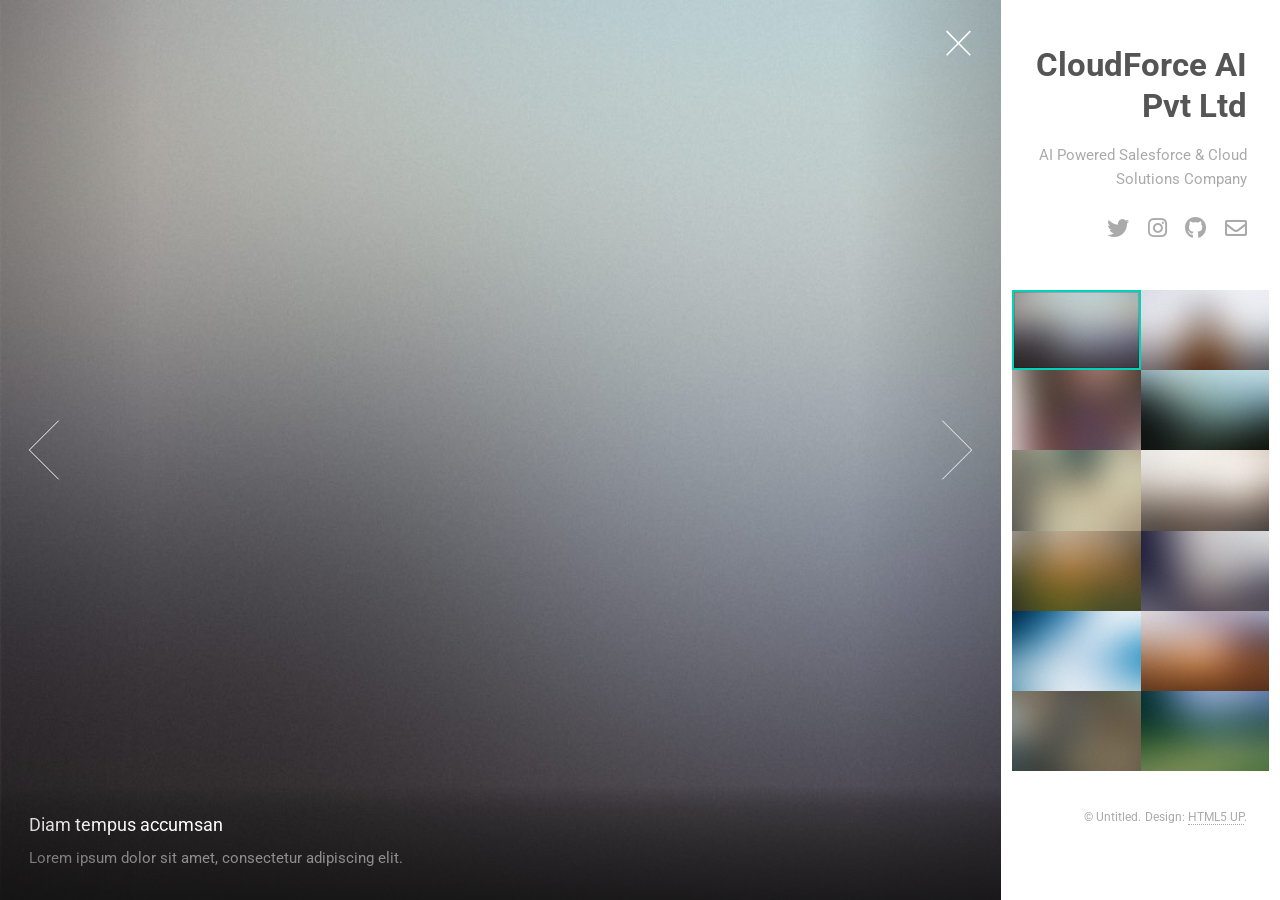
==== commit b29beb21: "Update index.html" ====
--- a/index.html
+++ b/index.html
@@ -19,8 +19,8 @@
 
 				<!-- Header -->
 					<header id="header">
-						<h1>Lens</h1>
-						<p>Just another fine responsive site template by <a href="http://html5up.net">HTML5 UP</a></p>
+						<h1>CloudForce AI Pvt Ltd</h1>
+						<p>AI Powered Salesforce & Cloud Solutions Company</p>
 						<ul class="icons">
 							<li><a href="#" class="icon brands fa-twitter"><span class="label">Twitter</span></a></li>
 							<li><a href="#" class="icon brands fa-instagram"><span class="label">Instagram</span></a></li>
@@ -109,4 +109,5 @@
 			<script src="assets/js/main.js"></script>
 
 	</body>
-</html>+
+</html>
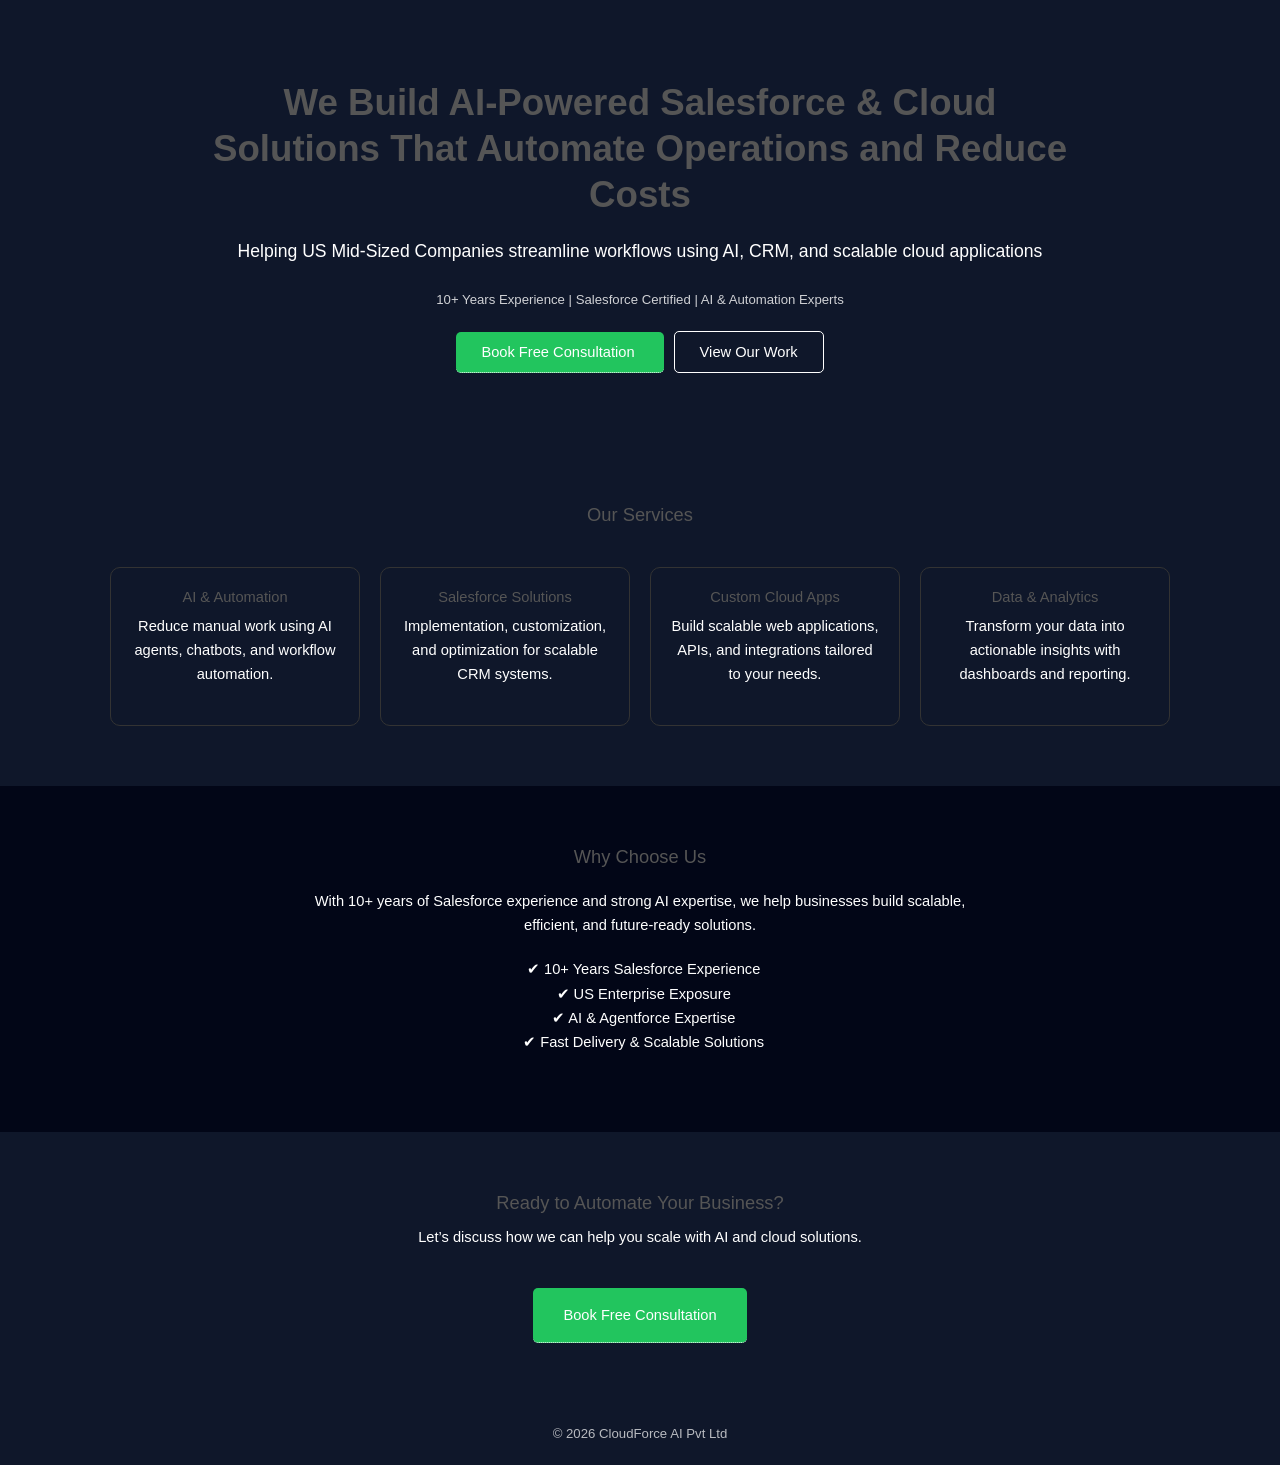
==== commit 5bd3f877: "Update index.html" ====
--- a/index.html
+++ b/index.html
@@ -1,113 +1,103 @@
 <!DOCTYPE HTML>
-<!--
-	Lens by HTML5 UP
-	html5up.net | @ajlkn
-	Free for personal and commercial use under the CCA 3.0 license (html5up.net/license)
--->
 <html>
-	<head>
-		<title>Lens by HTML5 UP</title>
-		<meta charset="utf-8" />
-		<meta name="viewport" content="width=device-width, initial-scale=1, user-scalable=no" />
-		<link rel="stylesheet" href="assets/css/main.css" />
-		<noscript><link rel="stylesheet" href="assets/css/noscript.css" /></noscript>
-	</head>
-	<body class="is-preload-0 is-preload-1 is-preload-2">
+<head>
+	<title>CloudForce AI | AI & Salesforce Solutions</title>
+	<meta charset="utf-8" />
+	<meta name="viewport" content="width=device-width, initial-scale=1" />
+	<link rel="stylesheet" href="assets/css/main.css" />
+</head>
 
-		<!-- Main -->
-			<div id="main">
+<body style="background:#0f172a; color:#fff; font-family:Arial, sans-serif; margin:0;">
 
-				<!-- Header -->
-					<header id="header">
-						<h1>CloudForce AI Pvt Ltd</h1>
-						<p>AI Powered Salesforce & Cloud Solutions Company</p>
-						<ul class="icons">
-							<li><a href="#" class="icon brands fa-twitter"><span class="label">Twitter</span></a></li>
-							<li><a href="#" class="icon brands fa-instagram"><span class="label">Instagram</span></a></li>
-							<li><a href="#" class="icon brands fa-github"><span class="label">Github</span></a></li>
-							<li><a href="#" class="icon fa-envelope"><span class="label">Email</span></a></li>
-						</ul>
-					</header>
+	<!-- HERO SECTION -->
+	<section style="text-align:center; padding:80px 20px; max-width:900px; margin:auto;">
+		
+		<h1 style="font-size:2.5rem; font-weight:700;">
+			We Build AI-Powered Salesforce & Cloud Solutions That Automate Operations and Reduce Costs
+		</h1>
+		
+		<p style="font-size:1.2rem; margin-top:20px;">
+			Helping US Mid-Sized Companies streamline workflows using AI, CRM, and scalable cloud applications
+		</p>
 
-				<!-- Thumbnail -->
-					<section id="thumbnails">
-						<article>
-							<a class="thumbnail" href="images/fulls/01.jpg" data-position="left center"><img src="images/thumbs/01.jpg" alt="" /></a>
-							<h2>Diam tempus accumsan</h2>
-							<p>Lorem ipsum dolor sit amet, consectetur adipiscing elit.</p>
-						</article>
-						<article>
-							<a class="thumbnail" href="images/fulls/02.jpg"><img src="images/thumbs/02.jpg" alt="" /></a>
-							<h2>Vivamus convallis libero</h2>
-							<p>Sed velit lacus, laoreet at venenatis convallis in lorem tincidunt.</p>
-						</article>
-						<article>
-							<a class="thumbnail" href="images/fulls/03.jpg" data-position="top center"><img src="images/thumbs/03.jpg" alt="" /></a>
-							<h2>Nec accumsan enim felis</h2>
-							<p>Maecenas eleifend tellus ut turpis eleifend, vitae pretium faucibus.</p>
-						</article>
-						<article>
-							<a class="thumbnail" href="images/fulls/04.jpg"><img src="images/thumbs/04.jpg" alt="" /></a>
-							<h2>Donec maximus nisi eget</h2>
-							<p>Tristique in nulla vel congue. Sed sociis natoque parturient nascetur.</p>
-						</article>
-						<article>
-							<a class="thumbnail" href="images/fulls/05.jpg" data-position="top center"><img src="images/thumbs/05.jpg" alt="" /></a>
-							<h2>Nullam vitae nunc vulputate</h2>
-							<p>In pellentesque cursus velit id posuere. Donec vehicula nulla.</p>
-						</article>
-						<article>
-							<a class="thumbnail" href="images/fulls/06.jpg"><img src="images/thumbs/06.jpg" alt="" /></a>
-							<h2>Phasellus magna faucibus</h2>
-							<p>Nulla dignissim libero maximus tellus varius dictum ut posuere magna.</p>
-						</article>
-						<article>
-							<a class="thumbnail" href="images/fulls/07.jpg"><img src="images/thumbs/07.jpg" alt="" /></a>
-							<h2>Proin quis mauris</h2>
-							<p>Etiam ultricies, lorem quis efficitur porttitor, facilisis ante orci urna.</p>
-						</article>
-						<article>
-							<a class="thumbnail" href="images/fulls/08.jpg"><img src="images/thumbs/08.jpg" alt="" /></a>
-							<h2>Gravida quis varius enim</h2>
-							<p>Nunc egestas congue lorem. Nullam dictum placerat ex sapien tortor mattis.</p>
-						</article>
-						<article>
-							<a class="thumbnail" href="images/fulls/09.jpg"><img src="images/thumbs/09.jpg" alt="" /></a>
-							<h2>Morbi eget vitae adipiscing</h2>
-							<p>In quis vulputate dui. Maecenas metus elit, dictum praesent lacinia lacus.</p>
-						</article>
-						<article>
-							<a class="thumbnail" href="images/fulls/10.jpg"><img src="images/thumbs/10.jpg" alt="" /></a>
-							<h2>Habitant tristique senectus</h2>
-							<p>Vestibulum ante ipsum primis in faucibus orci luctus ac tincidunt dolor.</p>
-						</article>
-						<article>
-							<a class="thumbnail" href="images/fulls/11.jpg"><img src="images/thumbs/11.jpg" alt="" /></a>
-							<h2>Pharetra ex non faucibus</h2>
-							<p>Ut sed magna euismod leo laoreet congue. Fusce congue enim ultricies.</p>
-						</article>
-						<article>
-							<a class="thumbnail" href="images/fulls/12.jpg"><img src="images/thumbs/12.jpg" alt="" /></a>
-							<h2>Mattis lorem sodales</h2>
-							<p>Feugiat auctor leo massa, nec vestibulum nisl erat faucibus, rutrum nulla.</p>
-						</article>
-					</section>
+		<p style="margin-top:20px; font-size:0.9rem; opacity:0.8;">
+			10+ Years Experience | Salesforce Certified | AI & Automation Experts
+		</p>
 
-				<!-- Footer -->
-					<footer id="footer">
-						<ul class="copyright">
-							<li>&copy; Untitled.</li><li>Design: <a href="http://html5up.net">HTML5 UP</a>.</li>
-						</ul>
-					</footer>
+		<div style="margin-top:30px;">
+			<a href="#" style="padding:12px 25px; background:#22c55e; color:#fff; text-decoration:none; border-radius:5px; margin-right:10px;">
+				Book Free Consultation
+			</a>
 
+			<a href="#" style="padding:12px 25px; border:1px solid #fff; color:#fff; text-decoration:none; border-radius:5px;">
+				View Our Work
+			</a>
+		</div>
+
+	</section>
+
+	<!-- SERVICES -->
+	<section style="padding:60px 20px; max-width:1100px; margin:auto; text-align:center;">
+		<h2 style="margin-bottom:40px;">Our Services</h2>
+
+		<div style="display:flex; flex-wrap:wrap; gap:20px; justify-content:center;">
+
+			<div style="flex:1 1 250px; padding:20px; border:1px solid #333; border-radius:10px;">
+				<h3>AI & Automation</h3>
+				<p>Reduce manual work using AI agents, chatbots, and workflow automation.</p>
 			</div>
 
-		<!-- Scripts -->
-			<script src="assets/js/jquery.min.js"></script>
-			<script src="assets/js/browser.min.js"></script>
-			<script src="assets/js/breakpoints.min.js"></script>
-			<script src="assets/js/main.js"></script>
+			<div style="flex:1 1 250px; padding:20px; border:1px solid #333; border-radius:10px;">
+				<h3>Salesforce Solutions</h3>
+				<p>Implementation, customization, and optimization for scalable CRM systems.</p>
+			</div>
 
-	</body>
+			<div style="flex:1 1 250px; padding:20px; border:1px solid #333; border-radius:10px;">
+				<h3>Custom Cloud Apps</h3>
+				<p>Build scalable web applications, APIs, and integrations tailored to your needs.</p>
+			</div>
 
+			<div style="flex:1 1 250px; padding:20px; border:1px solid #333; border-radius:10px;">
+				<h3>Data & Analytics</h3>
+				<p>Transform your data into actionable insights with dashboards and reporting.</p>
+			</div>
+
+		</div>
+	</section>
+
+	<!-- WHY CHOOSE US -->
+	<section style="padding:60px 20px; text-align:center; background:#020617;">
+		<h2>Why Choose Us</h2>
+
+		<p style="max-width:700px; margin:20px auto;">
+			With 10+ years of Salesforce experience and strong AI expertise, we help businesses build scalable, efficient, and future-ready solutions.
+		</p>
+
+		<ul style="list-style:none; padding:0;">
+			<li>✔ 10+ Years Salesforce Experience</li>
+			<li>✔ US Enterprise Exposure</li>
+			<li>✔ AI & Agentforce Expertise</li>
+			<li>✔ Fast Delivery & Scalable Solutions</li>
+		</ul>
+	</section>
+
+	<!-- CTA -->
+	<section style="text-align:center; padding:60px 20px;">
+		<h2>Ready to Automate Your Business?</h2>
+
+		<p style="margin-top:10px;">
+			Let’s discuss how we can help you scale with AI and cloud solutions.
+		</p>
+
+		<a href="#" style="margin-top:20px; display:inline-block; padding:15px 30px; background:#22c55e; color:#fff; text-decoration:none; border-radius:5px;">
+			Book Free Consultation
+		</a>
+	</section>
+
+	<!-- FOOTER -->
+	<footer style="text-align:center; padding:20px; font-size:0.9rem; opacity:0.7;">
+		© 2026 CloudForce AI Pvt Ltd
+	</footer>
+
+</body>
 </html>
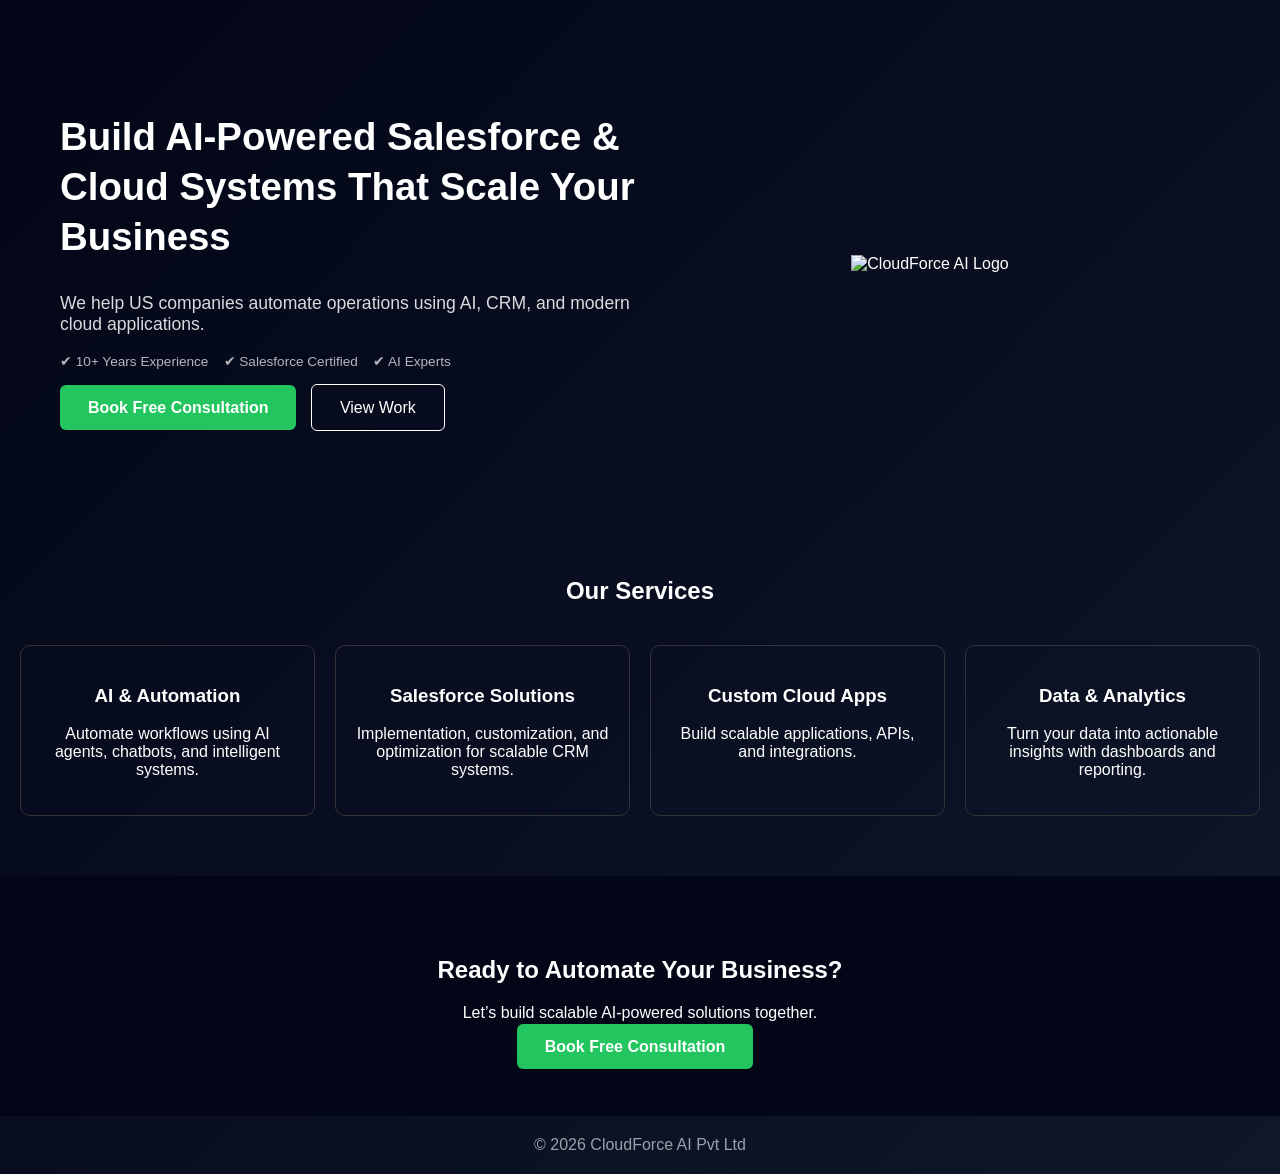
==== commit 14dea330: "Update index.html" ====
--- a/index.html
+++ b/index.html
@@ -1,101 +1,198 @@
 <!DOCTYPE HTML>
 <html>
 <head>
-	<title>CloudForce AI | AI & Salesforce Solutions</title>
+	<title>CloudForce AI | AI & Cloud Solutions</title>
 	<meta charset="utf-8" />
 	<meta name="viewport" content="width=device-width, initial-scale=1" />
-	<link rel="stylesheet" href="assets/css/main.css" />
+
+	<style>
+		body {
+			margin: 0;
+			font-family: Arial, sans-serif;
+			background: linear-gradient(135deg, #020617, #0f172a);
+			color: #fff;
+		}
+
+		.container {
+			max-width: 1200px;
+			margin: auto;
+			padding: 0 20px;
+		}
+
+		/* HERO */
+		.hero {
+			display: flex;
+			align-items: center;
+			justify-content: space-between;
+			padding: 80px 20px;
+			flex-wrap: wrap;
+		}
+
+		.hero-left {
+			flex: 1;
+			min-width: 300px;
+			max-width: 600px;
+		}
+
+		.hero-left h1 {
+			font-size: 2.4rem;
+			line-height: 1.3;
+		}
+
+		.hero-left p {
+			margin-top: 20px;
+			font-size: 1.1rem;
+			opacity: 0.85;
+		}
+
+		.trust {
+			margin-top: 15px;
+			font-size: 0.85rem;
+			opacity: 0.7;
+		}
+
+		.buttons {
+			margin-top: 30px;
+		}
+
+		.btn-primary {
+			padding: 14px 28px;
+			background: #22c55e;
+			color: #fff;
+			text-decoration: none;
+			border-radius: 6px;
+			font-weight: bold;
+			margin-right: 10px;
+		}
+
+		.btn-secondary {
+			padding: 14px 28px;
+			border: 1px solid #fff;
+			color: #fff;
+			text-decoration: none;
+			border-radius: 6px;
+		}
+
+		.hero-right {
+			flex: 1;
+			min-width: 300px;
+			text-align: center;
+			margin-top: 30px;
+		}
+
+		.hero-right img {
+			max-width: 80%;
+		}
+
+		/* SERVICES */
+		.services {
+			padding: 60px 20px;
+			text-align: center;
+		}
+
+		.service-grid {
+			display: flex;
+			flex-wrap: wrap;
+			gap: 20px;
+			justify-content: center;
+			margin-top: 40px;
+		}
+
+		.card {
+			flex: 1 1 250px;
+			border: 1px solid #333;
+			padding: 20px;
+			border-radius: 10px;
+		}
+
+		/* CTA */
+		.cta {
+			text-align: center;
+			padding: 60px 20px;
+			background: #020617;
+		}
+
+		footer {
+			text-align: center;
+			padding: 20px;
+			opacity: 0.6;
+		}
+	</style>
 </head>
 
-<body style="background:#0f172a; color:#fff; font-family:Arial, sans-serif; margin:0;">
-
-	<!-- HERO SECTION -->
-	<section style="text-align:center; padding:80px 20px; max-width:900px; margin:auto;">
-		
-		<h1 style="font-size:2.5rem; font-weight:700;">
-			We Build AI-Powered Salesforce & Cloud Solutions That Automate Operations and Reduce Costs
-		</h1>
-		
-		<p style="font-size:1.2rem; margin-top:20px;">
-			Helping US Mid-Sized Companies streamline workflows using AI, CRM, and scalable cloud applications
-		</p>
-
-		<p style="margin-top:20px; font-size:0.9rem; opacity:0.8;">
-			10+ Years Experience | Salesforce Certified | AI & Automation Experts
-		</p>
-
-		<div style="margin-top:30px;">
-			<a href="#" style="padding:12px 25px; background:#22c55e; color:#fff; text-decoration:none; border-radius:5px; margin-right:10px;">
-				Book Free Consultation
-			</a>
-
-			<a href="#" style="padding:12px 25px; border:1px solid #fff; color:#fff; text-decoration:none; border-radius:5px;">
-				View Our Work
-			</a>
-		</div>
-
-	</section>
+<body>
+
+	<div class="container">
+
+		<!-- HERO -->
+		<section class="hero">
+
+			<div class="hero-left">
+				<h1>
+					Build AI-Powered Salesforce & Cloud Systems That Scale Your Business
+				</h1>
+
+				<p>
+					We help US companies automate operations using AI, CRM, and modern cloud applications.
+				</p>
+
+				<div class="trust">
+					✔ 10+ Years Experience &nbsp;&nbsp; ✔ Salesforce Certified &nbsp;&nbsp; ✔ AI Experts
+				</div>
+
+				<div class="buttons">
+					<a href="#" class="btn-primary">Book Free Consultation</a>
+					<a href="#" class="btn-secondary">View Work</a>
+				</div>
+			</div>
+
+			<div class="hero-right">
+				<img src="images/logo.png" alt="CloudForce AI Logo">
+			</div>
+
+		</section>
+
+	</div>
 
 	<!-- SERVICES -->
-	<section style="padding:60px 20px; max-width:1100px; margin:auto; text-align:center;">
-		<h2 style="margin-bottom:40px;">Our Services</h2>
-
-		<div style="display:flex; flex-wrap:wrap; gap:20px; justify-content:center;">
-
-			<div style="flex:1 1 250px; padding:20px; border:1px solid #333; border-radius:10px;">
+	<section class="services">
+		<h2>Our Services</h2>
+
+		<div class="service-grid">
+
+			<div class="card">
 				<h3>AI & Automation</h3>
-				<p>Reduce manual work using AI agents, chatbots, and workflow automation.</p>
-			</div>
-
-			<div style="flex:1 1 250px; padding:20px; border:1px solid #333; border-radius:10px;">
+				<p>Automate workflows using AI agents, chatbots, and intelligent systems.</p>
+			</div>
+
+			<div class="card">
 				<h3>Salesforce Solutions</h3>
 				<p>Implementation, customization, and optimization for scalable CRM systems.</p>
 			</div>
 
-			<div style="flex:1 1 250px; padding:20px; border:1px solid #333; border-radius:10px;">
+			<div class="card">
 				<h3>Custom Cloud Apps</h3>
-				<p>Build scalable web applications, APIs, and integrations tailored to your needs.</p>
-			</div>
-
-			<div style="flex:1 1 250px; padding:20px; border:1px solid #333; border-radius:10px;">
+				<p>Build scalable applications, APIs, and integrations.</p>
+			</div>
+
+			<div class="card">
 				<h3>Data & Analytics</h3>
-				<p>Transform your data into actionable insights with dashboards and reporting.</p>
+				<p>Turn your data into actionable insights with dashboards and reporting.</p>
 			</div>
 
 		</div>
 	</section>
 
-	<!-- WHY CHOOSE US -->
-	<section style="padding:60px 20px; text-align:center; background:#020617;">
-		<h2>Why Choose Us</h2>
-
-		<p style="max-width:700px; margin:20px auto;">
-			With 10+ years of Salesforce experience and strong AI expertise, we help businesses build scalable, efficient, and future-ready solutions.
-		</p>
-
-		<ul style="list-style:none; padding:0;">
-			<li>✔ 10+ Years Salesforce Experience</li>
-			<li>✔ US Enterprise Exposure</li>
-			<li>✔ AI & Agentforce Expertise</li>
-			<li>✔ Fast Delivery & Scalable Solutions</li>
-		</ul>
+	<!-- CTA -->
+	<section class="cta">
+		<h2>Ready to Automate Your Business?</h2>
+		<p>Let’s build scalable AI-powered solutions together.</p>
+
+		<a href="#" class="btn-primary">Book Free Consultation</a>
 	</section>
 
-	<!-- CTA -->
-	<section style="text-align:center; padding:60px 20px;">
-		<h2>Ready to Automate Your Business?</h2>
-
-		<p style="margin-top:10px;">
-			Let’s discuss how we can help you scale with AI and cloud solutions.
-		</p>
-
-		<a href="#" style="margin-top:20px; display:inline-block; padding:15px 30px; background:#22c55e; color:#fff; text-decoration:none; border-radius:5px;">
-			Book Free Consultation
-		</a>
-	</section>
-
 	<!-- FOOTER -->
-	<footer style="text-align:center; padding:20px; font-size:0.9rem; opacity:0.7;">
+	<footer>
 		© 2026 CloudForce AI Pvt Ltd
 	</footer>
 
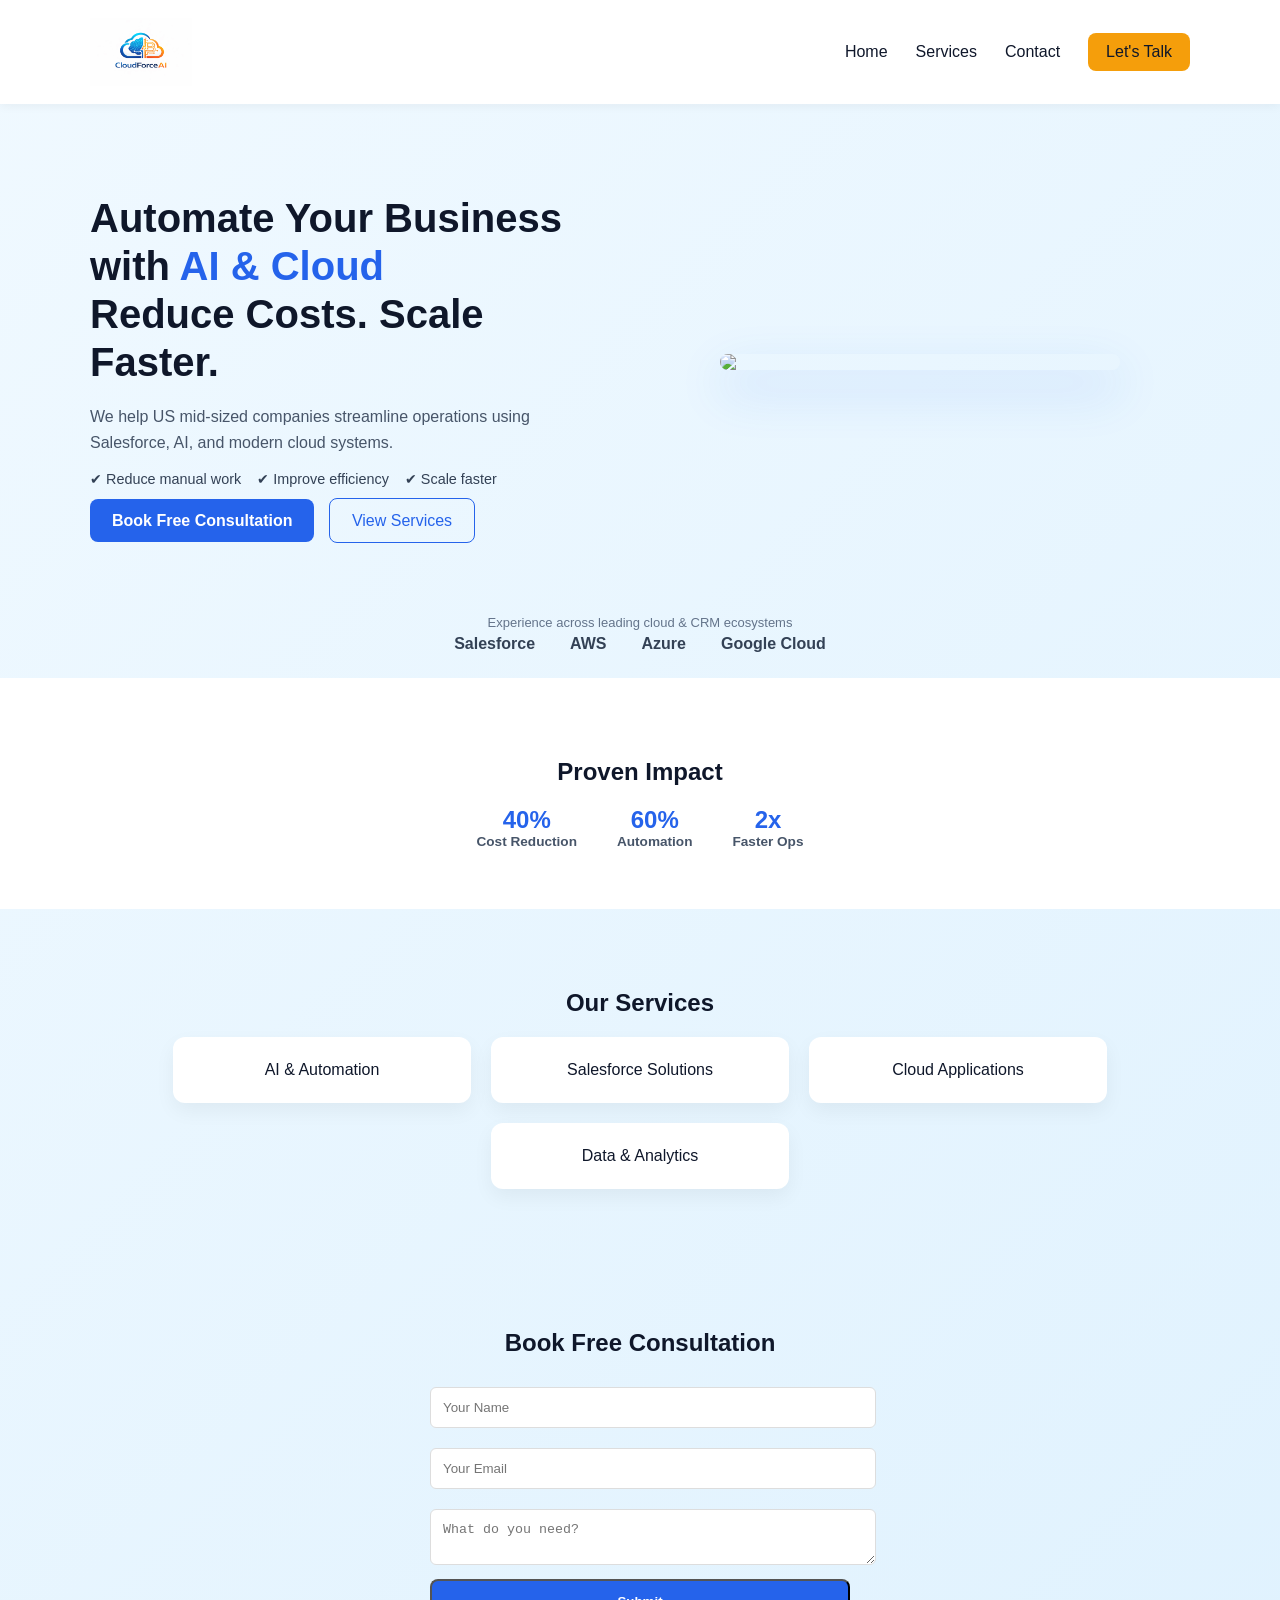
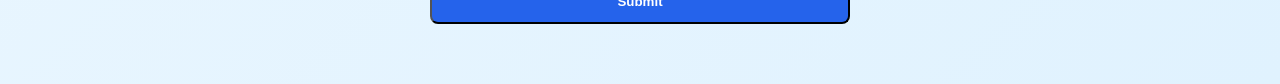
==== commit 611ff655: "Update index.html" ====
--- a/index.html
+++ b/index.html
@@ -1,200 +1,309 @@
-<!DOCTYPE HTML>
+<!DOCTYPE html>
 <html>
 <head>
-	<title>CloudForce AI | AI & Cloud Solutions</title>
-	<meta charset="utf-8" />
-	<meta name="viewport" content="width=device-width, initial-scale=1" />
-
-	<style>
-		body {
-			margin: 0;
-			font-family: Arial, sans-serif;
-			background: linear-gradient(135deg, #020617, #0f172a);
-			color: #fff;
-		}
-
-		.container {
-			max-width: 1200px;
-			margin: auto;
-			padding: 0 20px;
-		}
-
-		/* HERO */
-		.hero {
-			display: flex;
-			align-items: center;
-			justify-content: space-between;
-			padding: 80px 20px;
-			flex-wrap: wrap;
-		}
-
-		.hero-left {
-			flex: 1;
-			min-width: 300px;
-			max-width: 600px;
-		}
-
-		.hero-left h1 {
-			font-size: 2.4rem;
-			line-height: 1.3;
-		}
-
-		.hero-left p {
-			margin-top: 20px;
-			font-size: 1.1rem;
-			opacity: 0.85;
-		}
-
-		.trust {
-			margin-top: 15px;
-			font-size: 0.85rem;
-			opacity: 0.7;
-		}
-
-		.buttons {
-			margin-top: 30px;
-		}
-
-		.btn-primary {
-			padding: 14px 28px;
-			background: #22c55e;
-			color: #fff;
-			text-decoration: none;
-			border-radius: 6px;
-			font-weight: bold;
-			margin-right: 10px;
-		}
-
-		.btn-secondary {
-			padding: 14px 28px;
-			border: 1px solid #fff;
-			color: #fff;
-			text-decoration: none;
-			border-radius: 6px;
-		}
-
-		.hero-right {
-			flex: 1;
-			min-width: 300px;
-			text-align: center;
-			margin-top: 30px;
-		}
-
-		.hero-right img {
-			max-width: 80%;
-		}
-
-		/* SERVICES */
-		.services {
-			padding: 60px 20px;
-			text-align: center;
-		}
-
-		.service-grid {
-			display: flex;
-			flex-wrap: wrap;
-			gap: 20px;
-			justify-content: center;
-			margin-top: 40px;
-		}
-
-		.card {
-			flex: 1 1 250px;
-			border: 1px solid #333;
-			padding: 20px;
-			border-radius: 10px;
-		}
-
-		/* CTA */
-		.cta {
-			text-align: center;
-			padding: 60px 20px;
-			background: #020617;
-		}
-
-		footer {
-			text-align: center;
-			padding: 20px;
-			opacity: 0.6;
-		}
-	</style>
+<title>CloudForce AI</title>
+<meta charset="utf-8">
+<meta name="viewport" content="width=device-width, initial-scale=1">
+
+<style>
+
+/* BASE */
+html { scroll-behavior: smooth; }
+
+body {
+	margin: 0;
+	font-family: 'Segoe UI', sans-serif;
+	background: linear-gradient(135deg, #f0f9ff, #e0f2fe);
+	color: #0f172a;
+}
+
+/* NAVBAR */
+.navbar {
+	display: flex;
+	justify-content: space-between;
+	align-items: center;
+	padding: 18px 90px;
+	background: white;
+	box-shadow: 0 2px 10px rgba(0,0,0,0.05);
+}
+
+.logo {
+	height: 68px;   /* ✅ bigger but not bulky */
+}
+
+.nav-links {
+	display: flex;
+	align-items: center;
+	gap: 28px;
+}
+
+.nav-links a {
+	text-decoration: none;
+	color: #0f172a;
+	font-weight: 500;
+}
+
+.btn-nav {
+	background: #f59e0b;
+	padding: 10px 18px;
+	border-radius: 8px;
+	color: white;
+	font-weight: 600;
+}
+
+/* HERO */
+.hero {
+	display: flex;
+	align-items: center;
+	justify-content: space-between;
+	padding: 90px 90px 60px;
+	gap: 40px;
+	flex-wrap: wrap;
+}
+
+.hero-left {
+	max-width: 520px;
+}
+
+.hero-left h1 {
+	font-size: 2.5rem;   /* ✅ reduced (was too aggressive) */
+	line-height: 1.2;
+	margin: 0;
+}
+
+.highlight {
+	color: #2563eb;
+}
+
+.hero-left p {
+	margin-top: 18px;
+	font-size: 1rem;
+	color: #475569;
+	line-height: 1.6;
+}
+
+.sub-points {
+	margin-top: 14px;
+	font-size: 0.9rem;
+	color: #334155;
+}
+
+/* BUTTONS */
+.buttons {
+	margin-top: 25px;
+}
+
+.btn-primary {
+	background: #2563eb;
+	color: white;
+	padding: 13px 22px;
+	border-radius: 8px;
+	text-decoration: none;
+	font-weight: 600;
+	margin-right: 10px;
+}
+
+.btn-secondary {
+	border: 1px solid #2563eb;
+	color: #2563eb;
+	padding: 13px 22px;
+	border-radius: 8px;
+	text-decoration: none;
+}
+
+/* HERO IMAGE */
+.hero-right {
+	flex: 1;
+	display: flex;
+	justify-content: center;
+}
+
+.hero-image {
+	width: 100%;
+	max-width: 400px;   /* ✅ reduced slightly */
+	border-radius: 16px;
+	box-shadow: 0 20px 50px rgba(37,99,235,0.2);
+}
+
+/* TRUST */
+.trust {
+	text-align: center;
+	padding: 25px 20px 5px;
+	font-size: 13px;
+	color: #64748b;
+}
+
+.trust-logos {
+	display: flex;
+	justify-content: center;
+	gap: 35px;
+	padding-bottom: 25px;
+	font-weight: 600;
+	color: #334155;
+}
+
+/* RESULTS */
+.results {
+	background: white;
+	padding: 60px 20px;
+	text-align: center;
+}
+
+.metrics {
+	display: flex;
+	justify-content: center;
+	gap: 40px;
+	flex-wrap: wrap;
+}
+
+.metric {
+	font-size: 1.5rem;
+	font-weight: bold;
+	color: #2563eb;
+}
+
+.metric span {
+	display: block;
+	font-size: 0.85rem;
+	color: #475569;
+}
+
+/* SERVICES */
+.services {
+	text-align: center;
+	padding: 60px 20px;
+}
+
+.service-grid {
+	display: flex;
+	gap: 20px;
+	justify-content: center;
+	flex-wrap: wrap;
+}
+
+.card {
+	background: white;
+	padding: 24px;
+	border-radius: 12px;
+	width: 250px;
+	box-shadow: 0 8px 20px rgba(0,0,0,0.05);
+}
+
+/* CONTACT */
+.contact {
+	padding: 60px 20px;
+	text-align: center;
+}
+
+.contact form {
+	max-width: 420px;
+	margin: auto;
+}
+
+.contact input,
+.contact textarea {
+	width: 100%;
+	padding: 12px;
+	margin: 10px 0;
+	border: 1px solid #ddd;
+	border-radius: 6px;
+}
+
+</style>
 </head>
 
 <body>
 
-	<div class="container">
-
-		<!-- HERO -->
-		<section class="hero">
-
-			<div class="hero-left">
-				<h1>
-					Build AI-Powered Salesforce & Cloud Systems That Scale Your Business
-				</h1>
-
-				<p>
-					We help US companies automate operations using AI, CRM, and modern cloud applications.
-				</p>
-
-				<div class="trust">
-					✔ 10+ Years Experience &nbsp;&nbsp; ✔ Salesforce Certified &nbsp;&nbsp; ✔ AI Experts
-				</div>
-
-				<div class="buttons">
-					<a href="#" class="btn-primary">Book Free Consultation</a>
-					<a href="#" class="btn-secondary">View Work</a>
-				</div>
-			</div>
-
-			<div class="hero-right">
-				<img src="images/logo.png" alt="CloudForce AI Logo">
-			</div>
-
-		</section>
-
-	</div>
-
-	<!-- SERVICES -->
-	<section class="services">
-		<h2>Our Services</h2>
-
-		<div class="service-grid">
-
-			<div class="card">
-				<h3>AI & Automation</h3>
-				<p>Automate workflows using AI agents, chatbots, and intelligent systems.</p>
-			</div>
-
-			<div class="card">
-				<h3>Salesforce Solutions</h3>
-				<p>Implementation, customization, and optimization for scalable CRM systems.</p>
-			</div>
-
-			<div class="card">
-				<h3>Custom Cloud Apps</h3>
-				<p>Build scalable applications, APIs, and integrations.</p>
-			</div>
-
-			<div class="card">
-				<h3>Data & Analytics</h3>
-				<p>Turn your data into actionable insights with dashboards and reporting.</p>
-			</div>
-
+<!-- NAVBAR -->
+<div class="navbar">
+	<img src="./images/logo.png" class="logo">
+
+	<div class="nav-links">
+		<a href="#home">Home</a>
+		<a href="#services">Services</a>
+		<a href="#contact">Contact</a>
+		<a href="#contact" class="btn-nav">Let's Talk</a>
+	</div>
+</div>
+
+<!-- HERO -->
+<section class="hero" id="home">
+
+	<div class="hero-left">
+		<h1>
+			Automate Your Business with <span class="highlight">AI & Cloud</span><br>
+			Reduce Costs. Scale Faster.
+		</h1>
+
+		<p>
+			We help US mid-sized companies streamline operations using Salesforce, AI, and modern cloud systems.
+		</p>
+
+		<div class="sub-points">
+			✔ Reduce manual work &nbsp;&nbsp; ✔ Improve efficiency &nbsp;&nbsp; ✔ Scale faster
 		</div>
-	</section>
-
-	<!-- CTA -->
-	<section class="cta">
-		<h2>Ready to Automate Your Business?</h2>
-		<p>Let’s build scalable AI-powered solutions together.</p>
-
-		<a href="#" class="btn-primary">Book Free Consultation</a>
-	</section>
-
-	<!-- FOOTER -->
-	<footer>
-		© 2026 CloudForce AI Pvt Ltd
-	</footer>
+
+		<div class="buttons">
+			<a href="#contact" class="btn-primary">Book Free Consultation</a>
+			<a href="#services" class="btn-secondary">View Services</a>
+		</div>
+	</div>
+
+	<div class="hero-right">
+		<img src="https://images.unsplash.com/photo-1677442136019-21780ecad995" class="hero-image">
+	</div>
+
+</section>
+
+<!-- TRUST -->
+<div class="trust">
+	Experience across leading cloud & CRM ecosystems
+</div>
+
+<div class="trust-logos">
+	<span>Salesforce</span>
+	<span>AWS</span>
+	<span>Azure</span>
+	<span>Google Cloud</span>
+</div>
+
+<!-- RESULTS -->
+<section class="results">
+	<h2>Proven Impact</h2>
+
+	<div class="metrics">
+		<div class="metric">40% <span>Cost Reduction</span></div>
+		<div class="metric">60% <span>Automation</span></div>
+		<div class="metric">2x <span>Faster Ops</span></div>
+	</div>
+</section>
+
+<!-- SERVICES -->
+<section class="services" id="services">
+	<h2>Our Services</h2>
+
+	<div class="service-grid">
+		<div class="card">AI & Automation</div>
+		<div class="card">Salesforce Solutions</div>
+		<div class="card">Cloud Applications</div>
+		<div class="card">Data & Analytics</div>
+	</div>
+</section>
+
+<!-- CONTACT -->
+<section class="contact" id="contact">
+	<h2>Book Free Consultation</h2>
+
+	<form action="https://formspree.io/f/xjgjvgjy" method="POST">
+		<input type="text" name="name" placeholder="Your Name" required>
+		<input type="email" name="email" placeholder="Your Email" required>
+		<textarea name="message" placeholder="What do you need?" required></textarea>
+
+		<button type="submit" class="btn-primary" style="width:100%">
+			Submit
+		</button>
+	</form>
+</section>
 
 </body>
 </html>
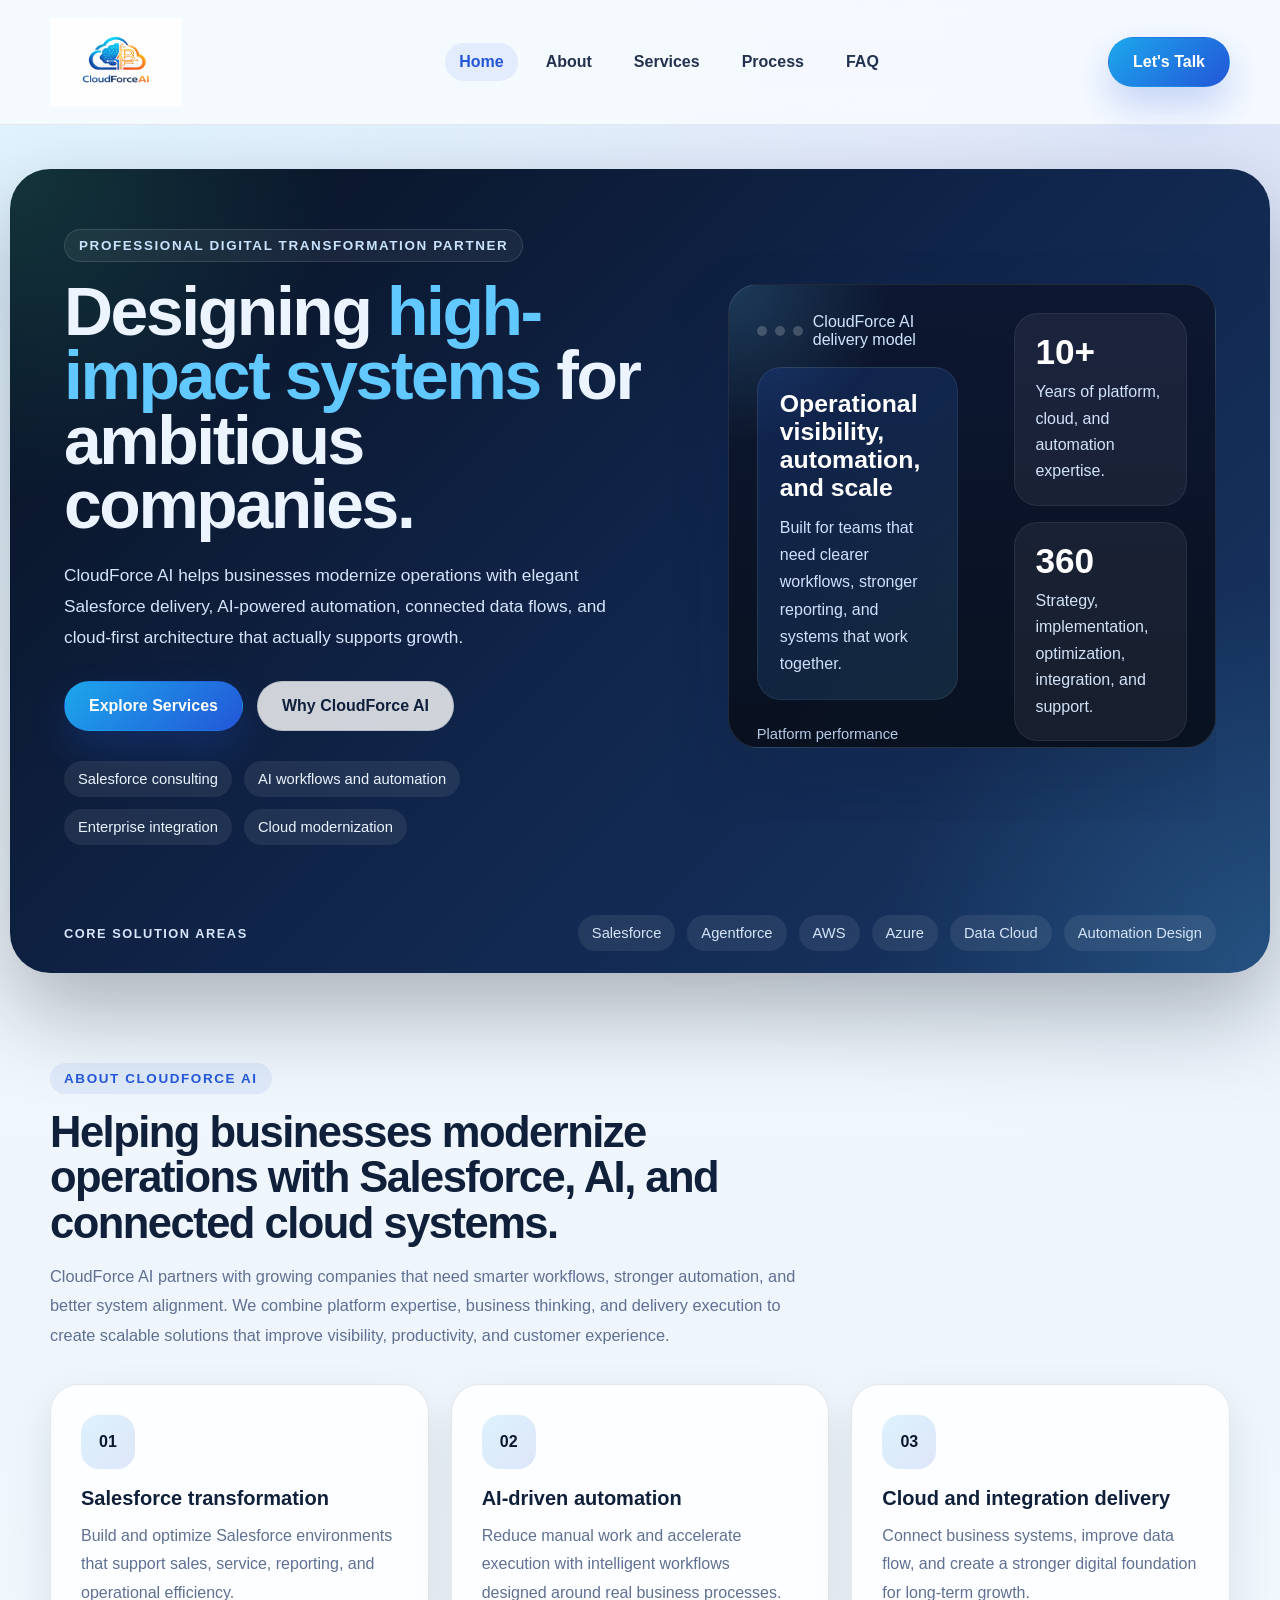
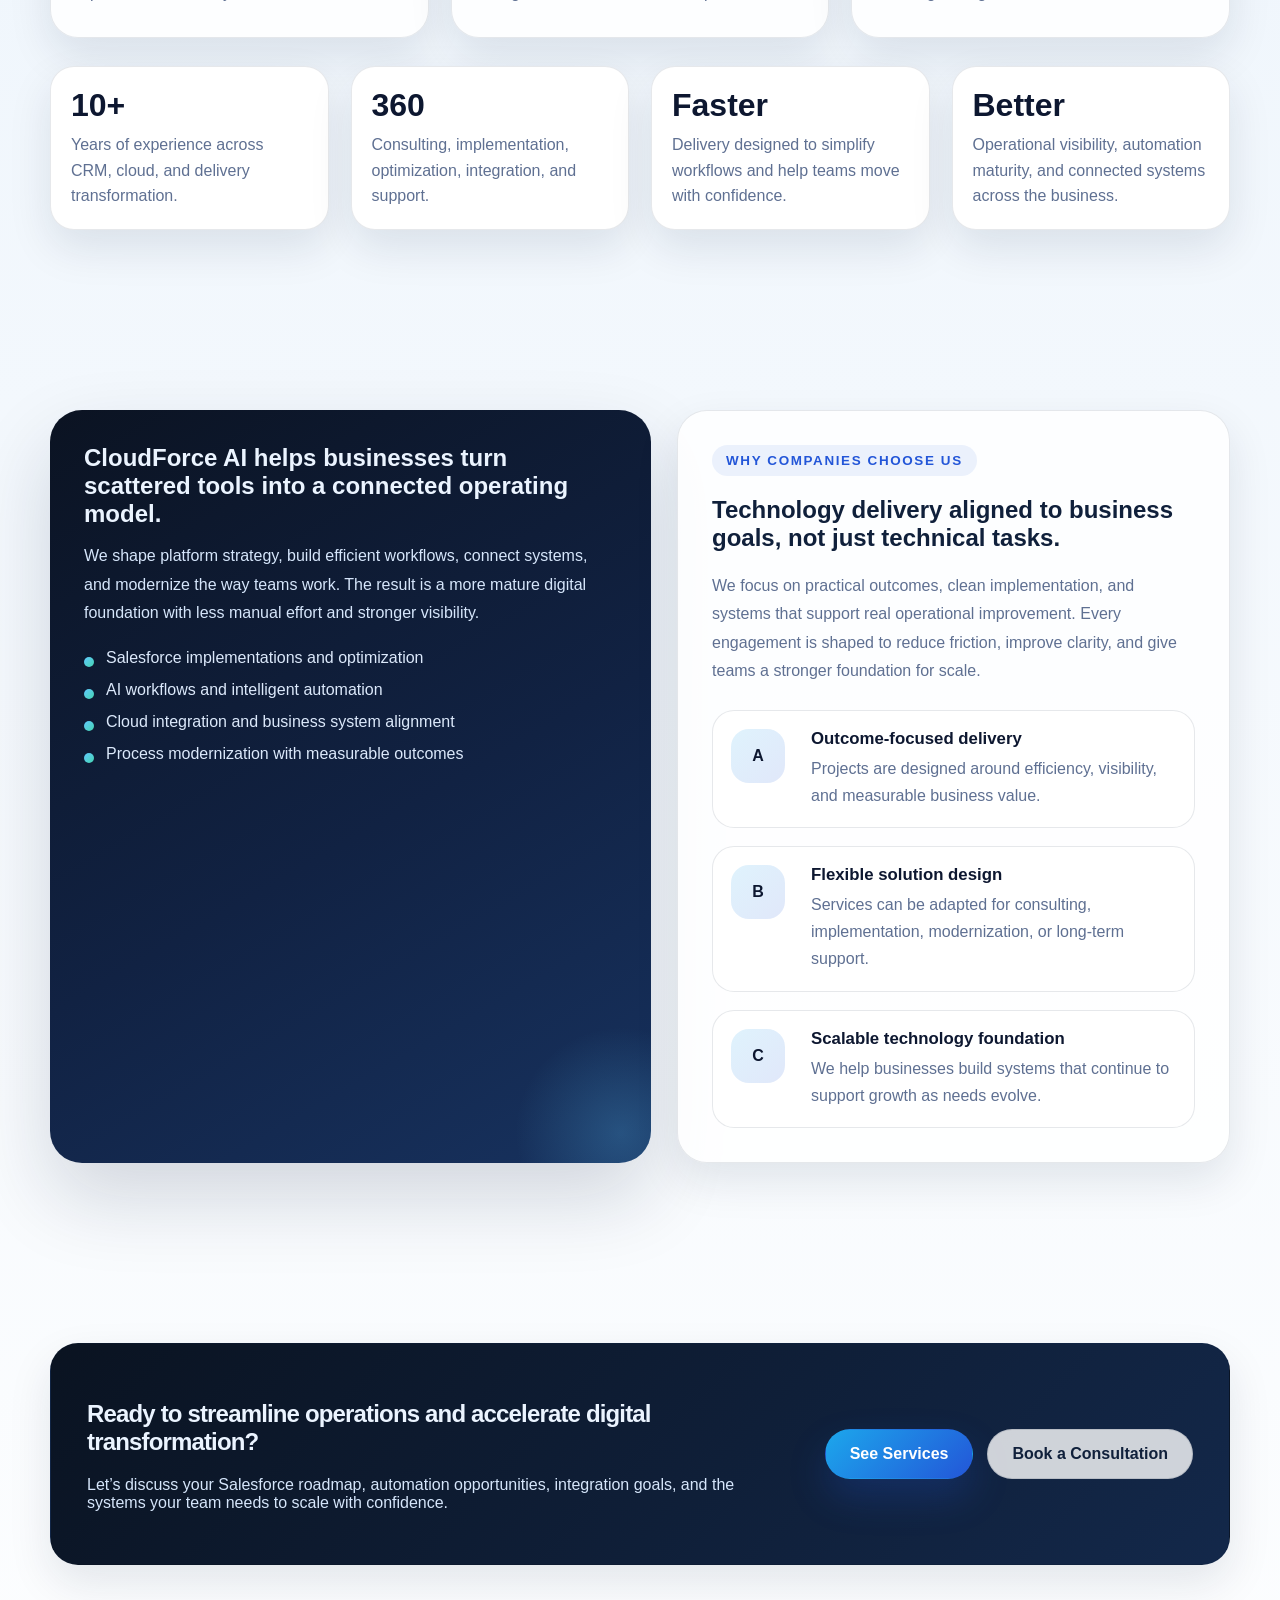
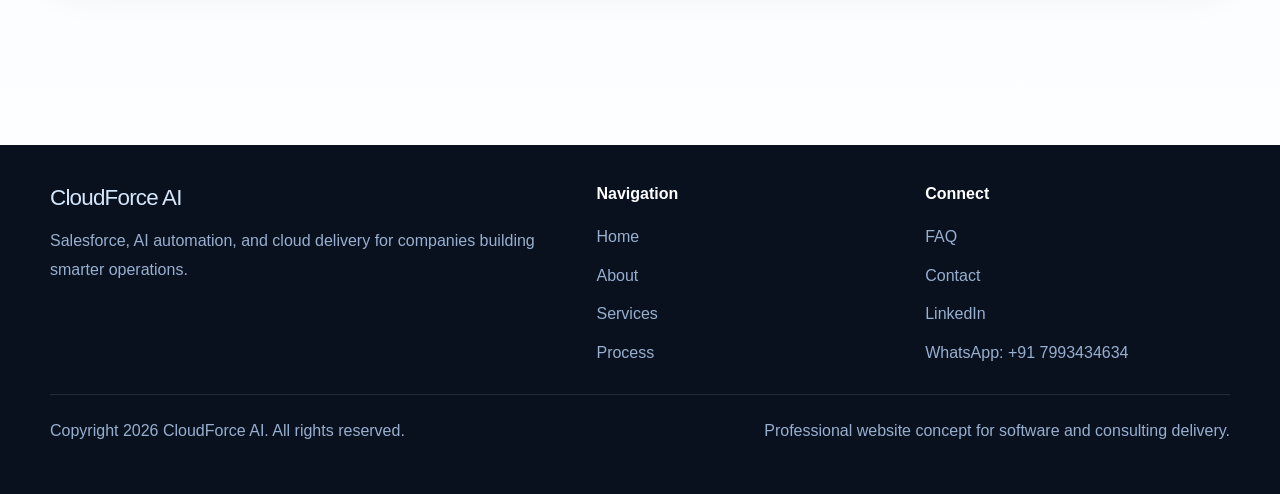
==== commit be1754cf: "Add files via upload" ====
--- a/index.html
+++ b/index.html
@@ -1,309 +1,270 @@
-<!DOCTYPE html>
-<html>
-<head>
-<title>CloudForce AI</title>
-<meta charset="utf-8">
-<meta name="viewport" content="width=device-width, initial-scale=1">
-
-<style>
-
-/* BASE */
-html { scroll-behavior: smooth; }
-
-body {
-	margin: 0;
-	font-family: 'Segoe UI', sans-serif;
-	background: linear-gradient(135deg, #f0f9ff, #e0f2fe);
-	color: #0f172a;
-}
-
-/* NAVBAR */
-.navbar {
-	display: flex;
-	justify-content: space-between;
-	align-items: center;
-	padding: 18px 90px;
-	background: white;
-	box-shadow: 0 2px 10px rgba(0,0,0,0.05);
-}
-
-.logo {
-	height: 68px;   /* ✅ bigger but not bulky */
-}
-
-.nav-links {
-	display: flex;
-	align-items: center;
-	gap: 28px;
-}
-
-.nav-links a {
-	text-decoration: none;
-	color: #0f172a;
-	font-weight: 500;
-}
-
-.btn-nav {
-	background: #f59e0b;
-	padding: 10px 18px;
-	border-radius: 8px;
-	color: white;
-	font-weight: 600;
-}
-
-/* HERO */
-.hero {
-	display: flex;
-	align-items: center;
-	justify-content: space-between;
-	padding: 90px 90px 60px;
-	gap: 40px;
-	flex-wrap: wrap;
-}
-
-.hero-left {
-	max-width: 520px;
-}
-
-.hero-left h1 {
-	font-size: 2.5rem;   /* ✅ reduced (was too aggressive) */
-	line-height: 1.2;
-	margin: 0;
-}
-
-.highlight {
-	color: #2563eb;
-}
-
-.hero-left p {
-	margin-top: 18px;
-	font-size: 1rem;
-	color: #475569;
-	line-height: 1.6;
-}
-
-.sub-points {
-	margin-top: 14px;
-	font-size: 0.9rem;
-	color: #334155;
-}
-
-/* BUTTONS */
-.buttons {
-	margin-top: 25px;
-}
-
-.btn-primary {
-	background: #2563eb;
-	color: white;
-	padding: 13px 22px;
-	border-radius: 8px;
-	text-decoration: none;
-	font-weight: 600;
-	margin-right: 10px;
-}
-
-.btn-secondary {
-	border: 1px solid #2563eb;
-	color: #2563eb;
-	padding: 13px 22px;
-	border-radius: 8px;
-	text-decoration: none;
-}
-
-/* HERO IMAGE */
-.hero-right {
-	flex: 1;
-	display: flex;
-	justify-content: center;
-}
-
-.hero-image {
-	width: 100%;
-	max-width: 400px;   /* ✅ reduced slightly */
-	border-radius: 16px;
-	box-shadow: 0 20px 50px rgba(37,99,235,0.2);
-}
-
-/* TRUST */
-.trust {
-	text-align: center;
-	padding: 25px 20px 5px;
-	font-size: 13px;
-	color: #64748b;
-}
-
-.trust-logos {
-	display: flex;
-	justify-content: center;
-	gap: 35px;
-	padding-bottom: 25px;
-	font-weight: 600;
-	color: #334155;
-}
-
-/* RESULTS */
-.results {
-	background: white;
-	padding: 60px 20px;
-	text-align: center;
-}
-
-.metrics {
-	display: flex;
-	justify-content: center;
-	gap: 40px;
-	flex-wrap: wrap;
-}
-
-.metric {
-	font-size: 1.5rem;
-	font-weight: bold;
-	color: #2563eb;
-}
-
-.metric span {
-	display: block;
-	font-size: 0.85rem;
-	color: #475569;
-}
-
-/* SERVICES */
-.services {
-	text-align: center;
-	padding: 60px 20px;
-}
-
-.service-grid {
-	display: flex;
-	gap: 20px;
-	justify-content: center;
-	flex-wrap: wrap;
-}
-
-.card {
-	background: white;
-	padding: 24px;
-	border-radius: 12px;
-	width: 250px;
-	box-shadow: 0 8px 20px rgba(0,0,0,0.05);
-}
-
-/* CONTACT */
-.contact {
-	padding: 60px 20px;
-	text-align: center;
-}
-
-.contact form {
-	max-width: 420px;
-	margin: auto;
-}
-
-.contact input,
-.contact textarea {
-	width: 100%;
-	padding: 12px;
-	margin: 10px 0;
-	border: 1px solid #ddd;
-	border-radius: 6px;
-}
-
-</style>
-</head>
-
-<body>
-
-<!-- NAVBAR -->
-<div class="navbar">
-	<img src="./images/logo.png" class="logo">
-
-	<div class="nav-links">
-		<a href="#home">Home</a>
-		<a href="#services">Services</a>
-		<a href="#contact">Contact</a>
-		<a href="#contact" class="btn-nav">Let's Talk</a>
-	</div>
-</div>
-
-<!-- HERO -->
-<section class="hero" id="home">
-
-	<div class="hero-left">
-		<h1>
-			Automate Your Business with <span class="highlight">AI & Cloud</span><br>
-			Reduce Costs. Scale Faster.
-		</h1>
-
-		<p>
-			We help US mid-sized companies streamline operations using Salesforce, AI, and modern cloud systems.
-		</p>
-
-		<div class="sub-points">
-			✔ Reduce manual work &nbsp;&nbsp; ✔ Improve efficiency &nbsp;&nbsp; ✔ Scale faster
-		</div>
-
-		<div class="buttons">
-			<a href="#contact" class="btn-primary">Book Free Consultation</a>
-			<a href="#services" class="btn-secondary">View Services</a>
-		</div>
-	</div>
-
-	<div class="hero-right">
-		<img src="https://images.unsplash.com/photo-1677442136019-21780ecad995" class="hero-image">
-	</div>
-
-</section>
-
-<!-- TRUST -->
-<div class="trust">
-	Experience across leading cloud & CRM ecosystems
-</div>
-
-<div class="trust-logos">
-	<span>Salesforce</span>
-	<span>AWS</span>
-	<span>Azure</span>
-	<span>Google Cloud</span>
-</div>
-
-<!-- RESULTS -->
-<section class="results">
-	<h2>Proven Impact</h2>
-
-	<div class="metrics">
-		<div class="metric">40% <span>Cost Reduction</span></div>
-		<div class="metric">60% <span>Automation</span></div>
-		<div class="metric">2x <span>Faster Ops</span></div>
-	</div>
-</section>
-
-<!-- SERVICES -->
-<section class="services" id="services">
-	<h2>Our Services</h2>
-
-	<div class="service-grid">
-		<div class="card">AI & Automation</div>
-		<div class="card">Salesforce Solutions</div>
-		<div class="card">Cloud Applications</div>
-		<div class="card">Data & Analytics</div>
-	</div>
-</section>
-
-<!-- CONTACT -->
-<section class="contact" id="contact">
-	<h2>Book Free Consultation</h2>
-
-	<form action="https://formspree.io/f/xjgjvgjy" method="POST">
-		<input type="text" name="name" placeholder="Your Name" required>
-		<input type="email" name="email" placeholder="Your Email" required>
-		<textarea name="message" placeholder="What do you need?" required></textarea>
-
-		<button type="submit" class="btn-primary" style="width:100%">
-			Submit
-		</button>
-	</form>
-</section>
-
-</body>
-</html>
+<!DOCTYPE html>
+<html lang="en">
+<head>
+<meta charset="utf-8">
+<meta name="viewport" content="width=device-width, initial-scale=1">
+<title>CloudForce AI | Modern Salesforce, AI, and Cloud Solutions</title>
+<meta name="description" content="CloudForce AI is a modern software solutions company delivering Salesforce consulting, AI automation, cloud integration, and digital transformation services.">
+<link rel="stylesheet" href="site.css">
+</head>
+<body>
+  <header class="site-header">
+    <div class="container nav-shell">
+      <a class="brand-lockup" href="index.html">
+        <img src="./images/logo.png" alt="CloudForce AI logo">
+      </a>
+      <button class="nav-toggle" type="button" aria-expanded="false" aria-controls="primary-nav">☰</button>
+
+      <nav class="nav-menu" id="primary-nav" aria-label="Primary">
+        <a href="index.html" aria-current="page">Home</a>
+        <a href="about.html">About</a>
+        <a href="services.html">Services</a>
+        <a href="process.html">Process</a>
+        <a href="faq.html">FAQ</a>
+      </nav>
+
+      <a href="faq.html#contact" class="btn btn-primary nav-cta">Let's Talk</a>
+    </div>
+  </header>
+
+  <section class="hero-shell">
+    <div class="hero-grid">
+      <div class="hero-copy reveal">
+        <div class="eyebrow">Professional digital transformation partner</div>
+        <h1>Designing <span>high-impact systems</span> for ambitious companies.</h1>
+        <p>
+          CloudForce AI helps businesses modernize operations with elegant Salesforce delivery, AI-powered automation,
+          connected data flows, and cloud-first architecture that actually supports growth.
+        </p>
+
+        <div class="hero-actions">
+          <a href="services.html" class="btn btn-primary">Explore Services</a>
+          <a href="about.html" class="btn btn-secondary">Why CloudForce AI</a>
+        </div>
+
+        <div class="hero-trust">
+          <span>Salesforce consulting</span>
+          <span>AI workflows and automation</span>
+          <span>Enterprise integration</span>
+          <span>Cloud modernization</span>
+        </div>
+      </div>
+
+      <div class="hero-visual reveal">
+        <div class="visual-frame visual-main">
+          <div class="visual-grid">
+            <div class="visual-panel-left">
+              <div class="mini-topbar">
+                <div class="mini-dots"><span></span><span></span><span></span></div>
+                <div>CloudForce AI delivery model</div>
+              </div>
+
+              <div class="signal-card">
+                <h3>Operational visibility, automation, and scale</h3>
+                <p>Built for teams that need clearer workflows, stronger reporting, and systems that work together.</p>
+              </div>
+
+              <div class="bars">
+                <div class="bar-row">
+                  <span>Platform performance</span>
+                  <div class="bar-track"><i class="w-88"></i></div>
+                </div>
+                <div class="bar-row">
+                  <span>Workflow automation</span>
+                  <div class="bar-track"><i class="w-78"></i></div>
+                </div>
+                <div class="bar-row">
+                  <span>Cross-system integration</span>
+                  <div class="bar-track"><i class="w-66"></i></div>
+                </div>
+              </div>
+            </div>
+
+            <div class="visual-panel-right">
+              <div class="metric-stack">
+                <div class="metric-card">
+                  <strong>10+</strong>
+                  <span>Years of platform, cloud, and automation expertise.</span>
+                </div>
+                <div class="metric-card">
+                  <strong>360</strong>
+                  <span>Strategy, implementation, optimization, integration, and support.</span>
+                </div>
+                <div class="metric-card">
+                  <strong>Fast</strong>
+                  <span>Focused on practical execution and business-ready outcomes.</span>
+                </div>
+              </div>
+            </div>
+          </div>
+        </div>
+
+      </div>
+    </div>
+
+    <div class="trust-strip reveal">
+      <p>Core solution areas</p>
+      <div class="trust-logos">
+        <span>Salesforce</span>
+        <span>Agentforce</span>
+        <span>AWS</span>
+        <span>Azure</span>
+        <span>Data Cloud</span>
+        <span>Automation Design</span>
+      </div>
+    </div>
+  </section>
+
+  <main>
+    <section>
+      <div class="container">
+        <div class="section-intro reveal">
+          <div class="section-label">About CloudForce AI</div>
+          <h2>Helping businesses modernize operations with Salesforce, AI, and connected cloud systems.</h2>
+          <p>
+            CloudForce AI partners with growing companies that need smarter workflows, stronger automation, and better
+            system alignment. We combine platform expertise, business thinking, and delivery execution to create
+            scalable solutions that improve visibility, productivity, and customer experience.
+          </p>
+        </div>
+
+        <div class="grid-3">
+          <article class="card reveal">
+            <div class="icon-badge">01</div>
+            <h3>Salesforce transformation</h3>
+            <p>Build and optimize Salesforce environments that support sales, service, reporting, and operational efficiency.</p>
+          </article>
+          <article class="card reveal">
+            <div class="icon-badge">02</div>
+            <h3>AI-driven automation</h3>
+            <p>Reduce manual work and accelerate execution with intelligent workflows designed around real business processes.</p>
+          </article>
+          <article class="card reveal">
+            <div class="icon-badge">03</div>
+            <h3>Cloud and integration delivery</h3>
+            <p>Connect business systems, improve data flow, and create a stronger digital foundation for long-term growth.</p>
+          </article>
+        </div>
+
+        <div class="stats-band grid-4">
+          <div class="stat-pill reveal">
+            <strong>10+</strong>
+            <span>Years of experience across CRM, cloud, and delivery transformation.</span>
+          </div>
+          <div class="stat-pill reveal">
+            <strong>360</strong>
+            <span>Consulting, implementation, optimization, integration, and support.</span>
+          </div>
+          <div class="stat-pill reveal">
+            <strong>Faster</strong>
+            <span>Delivery designed to simplify workflows and help teams move with confidence.</span>
+          </div>
+          <div class="stat-pill reveal">
+            <strong>Better</strong>
+            <span>Operational visibility, automation maturity, and connected systems across the business.</span>
+          </div>
+        </div>
+      </div>
+    </section>
+
+    <section>
+      <div class="container split-layout">
+        <div class="feature-panel reveal">
+          <h3>CloudForce AI helps businesses turn scattered tools into a connected operating model.</h3>
+          <p>
+            We shape platform strategy, build efficient workflows, connect systems, and modernize the way teams work.
+            The result is a more mature digital foundation with less manual effort and stronger visibility.
+          </p>
+          <div class="bullet-list">
+            <span>Salesforce implementations and optimization</span>
+            <span>AI workflows and intelligent automation</span>
+            <span>Cloud integration and business system alignment</span>
+            <span>Process modernization with measurable outcomes</span>
+          </div>
+        </div>
+
+        <div class="split-copy reveal">
+          <div class="section-label">Why companies choose us</div>
+          <h2>Technology delivery aligned to business goals, not just technical tasks.</h2>
+          <p>
+            We focus on practical outcomes, clean implementation, and systems that support real operational improvement.
+            Every engagement is shaped to reduce friction, improve clarity, and give teams a stronger foundation for scale.
+          </p>
+          <div class="value-list">
+            <div class="value-row">
+              <div class="icon-badge">A</div>
+              <div>
+                <strong>Outcome-focused delivery</strong>
+                <span>Projects are designed around efficiency, visibility, and measurable business value.</span>
+              </div>
+            </div>
+            <div class="value-row">
+              <div class="icon-badge">B</div>
+              <div>
+                <strong>Flexible solution design</strong>
+                <span>Services can be adapted for consulting, implementation, modernization, or long-term support.</span>
+              </div>
+            </div>
+            <div class="value-row">
+              <div class="icon-badge">C</div>
+              <div>
+                <strong>Scalable technology foundation</strong>
+                <span>We help businesses build systems that continue to support growth as needs evolve.</span>
+              </div>
+            </div>
+          </div>
+        </div>
+      </div>
+    </section>
+
+    <section>
+      <div class="container">
+        <div class="cta-panel reveal">
+          <div>
+            <h2>Ready to streamline operations and accelerate digital transformation?</h2>
+            <p>
+              Let’s discuss your Salesforce roadmap, automation opportunities, integration goals, and the systems your
+              team needs to scale with confidence.
+            </p>
+          </div>
+          <div class="cta-actions">
+            <a href="services.html" class="btn btn-primary">See Services</a>
+            <a href="faq.html#contact" class="btn btn-secondary">Book a Consultation</a>
+          </div>
+        </div>
+      </div>
+    </section>
+  </main>
+
+  <footer>
+    <div class="container">
+      <div class="footer-grid">
+        <div class="footer-copy">
+          <div class="footer-brand">CloudForce AI</div>
+          <p>Salesforce, AI automation, and cloud delivery for companies building smarter operations.</p>
+        </div>
+        <div class="footer-links">
+          <strong>Navigation</strong>
+          <a href="index.html">Home</a>
+          <a href="about.html">About</a>
+          <a href="services.html">Services</a>
+          <a href="process.html">Process</a>
+        </div>
+        <div class="footer-links">
+          <strong>Connect</strong>
+          <a href="faq.html">FAQ</a>
+          <a href="faq.html#contact">Contact</a>
+          <a href="https://www.linkedin.com/company/cloudforceai-solutions-private-limited/about/?viewAsMember=true" target="_blank" rel="noopener noreferrer">LinkedIn</a>
+          <a href="https://wa.me/917993434634" target="_blank" rel="noopener noreferrer">WhatsApp: +91 7993434634</a>
+        </div>
+      </div>
+      <div class="footer-bottom">
+        <div>Copyright 2026 CloudForce AI. All rights reserved.</div>
+        <div>Professional website concept for software and consulting delivery.</div>
+      </div>
+    </div>
+  </footer>
+
+  <script src="site.js"></script>
+</body>
+</html>
--- a/site.css
+++ b/site.css
@@ -0,0 +1,1257 @@
+:root {
+  --ink-950: #09111f;
+  --ink-900: #0d1730;
+  --ink-800: #112243;
+  --ink-700: #17325f;
+  --sky-500: #1ca7ec;
+  --sky-400: #61c9ff;
+  --blue-500: #2356d8;
+  --mint-400: #45d5b0;
+  --amber-400: #ffb445;
+  --orange-500: #ff8b38;
+  --paper: #ffffff;
+  --paper-soft: #f4f8fd;
+  --paper-muted: #e9f0f8;
+  --text-main: #10203b;
+  --text-soft: #5f7092;
+  --border-soft: rgba(16, 32, 59, 0.1);
+  --shadow-lg: 0 35px 80px rgba(10, 25, 56, 0.16);
+  --shadow-md: 0 18px 44px rgba(10, 25, 56, 0.1);
+  --radius-xl: 34px;
+  --radius-lg: 24px;
+  --radius-md: 18px;
+  --radius-sm: 14px;
+  --content: 1180px;
+}
+
+* {
+  box-sizing: border-box;
+}
+
+html {
+  scroll-behavior: smooth;
+}
+
+body {
+  margin: 0;
+  font-family: Aptos, "Segoe UI", sans-serif;
+  color: var(--text-main);
+  background:
+    radial-gradient(circle at 0 0, rgba(97, 201, 255, 0.18), transparent 24%),
+    radial-gradient(circle at 100% 0, rgba(35, 86, 216, 0.14), transparent 30%),
+    linear-gradient(180deg, #f8fbff 0%, #eef5fc 35%, #ffffff 100%);
+}
+
+body::before {
+  content: "";
+  position: fixed;
+  inset: 0;
+  background-image:
+    linear-gradient(rgba(255, 255, 255, 0.02) 1px, transparent 1px),
+    linear-gradient(90deg, rgba(255, 255, 255, 0.02) 1px, transparent 1px);
+  background-size: 36px 36px;
+  pointer-events: none;
+  opacity: 0.45;
+  z-index: -1;
+}
+
+img {
+  display: block;
+  max-width: 100%;
+}
+
+a {
+  color: inherit;
+  text-decoration: none;
+}
+
+button,
+input,
+textarea {
+  font: inherit;
+}
+
+.container {
+  width: min(var(--content), calc(100% - 40px));
+  margin: 0 auto;
+}
+
+.site-header {
+  position: sticky;
+  top: 0;
+  z-index: 1000;
+  background: rgba(248, 251, 255, 0.9);
+  border-bottom: 1px solid rgba(16, 32, 59, 0.08);
+  backdrop-filter: blur(16px);
+}
+
+.nav-shell {
+  display: grid;
+  grid-template-columns: 180px 1fr auto;
+  align-items: center;
+  gap: 20px;
+  padding: 18px 0;
+}
+
+.nav-toggle {
+  display: none;
+  width: 48px;
+  height: 48px;
+  border: 1px solid rgba(16, 32, 59, 0.12);
+  border-radius: 14px;
+  background: rgba(255, 255, 255, 0.92);
+  color: var(--ink-900);
+  cursor: pointer;
+  font-size: 1.35rem;
+  font-weight: 900;
+}
+
+.brand-lockup img {
+  width: 132px;
+  height: auto;
+  display: block;
+}
+
+.hero-copy h1,
+.section-intro h1,
+.section-intro h2,
+.page-banner h1,
+.cta-panel h2,
+.footer-brand {
+  font-family: "Aptos Display", "Trebuchet MS", "Segoe UI", sans-serif;
+  letter-spacing: -0.035em;
+}
+
+.nav-menu {
+  display: flex;
+  align-items: center;
+  justify-content: center;
+  gap: 14px;
+  flex-wrap: wrap;
+}
+
+.nav-menu a {
+  padding: 10px 14px;
+  border-radius: 999px;
+  font-weight: 700;
+  color: #23324f;
+  transition: background 0.25s ease, color 0.25s ease, transform 0.25s ease;
+}
+
+.nav-cta {
+  justify-self: end;
+}
+
+.nav-menu a:hover,
+.nav-menu a[aria-current="page"] {
+  background: rgba(35, 86, 216, 0.09);
+  color: var(--blue-500);
+}
+
+.btn {
+  display: inline-flex;
+  align-items: center;
+  justify-content: center;
+  gap: 10px;
+  border-radius: 999px;
+  border: 1px solid transparent;
+  padding: 15px 24px;
+  font-weight: 800;
+  transition: transform 0.25s ease, box-shadow 0.25s ease, border-color 0.25s ease, background 0.25s ease;
+}
+
+.btn:hover {
+  transform: translateY(-2px);
+}
+
+.btn-primary {
+  color: #fff;
+  background: linear-gradient(135deg, var(--sky-500) 0%, var(--blue-500) 100%);
+  box-shadow: 0 18px 38px rgba(35, 86, 216, 0.24);
+}
+
+.btn-secondary {
+  color: var(--text-main);
+  background: rgba(255, 255, 255, 0.8);
+  border-color: rgba(16, 32, 59, 0.12);
+}
+
+.btn-dark {
+  color: #fff;
+  background: var(--ink-900);
+  box-shadow: 0 16px 32px rgba(13, 23, 48, 0.24);
+}
+
+.hero-shell {
+  position: relative;
+  width: min(calc(var(--content) + 120px), calc(100% - 20px));
+  margin: 22px auto 0;
+  padding: 0 20px 22px;
+}
+
+.hero-shell::before {
+  content: "";
+  position: absolute;
+  inset: 22px 0 0;
+  border-radius: 40px;
+  background:
+    radial-gradient(circle at top left, rgba(69, 213, 176, 0.18), transparent 22%),
+    radial-gradient(circle at bottom right, rgba(97, 201, 255, 0.18), transparent 26%),
+    linear-gradient(135deg, #08111f 0%, #102449 48%, #183765 100%);
+  box-shadow: 0 38px 90px rgba(7, 17, 31, 0.3);
+}
+
+.hero-grid {
+  position: relative;
+  z-index: 1;
+  display: grid;
+  grid-template-columns: minmax(0, 1.03fr) minmax(360px, 0.97fr);
+  gap: 34px;
+  align-items: center;
+  padding: 82px 34px 58px;
+}
+
+.eyebrow,
+.section-label {
+  display: inline-flex;
+  align-items: center;
+  gap: 10px;
+  border-radius: 999px;
+  padding: 8px 14px;
+  font-size: 0.84rem;
+  font-weight: 800;
+  letter-spacing: 0.12em;
+  text-transform: uppercase;
+}
+
+.eyebrow {
+  color: #cae4ff;
+  border: 1px solid rgba(255, 255, 255, 0.12);
+  background: rgba(255, 255, 255, 0.06);
+}
+
+.hero-copy h1 {
+  margin: 18px 0 0;
+  color: #ecf4ff;
+  font-size: clamp(3rem, 5.3vw, 5.5rem);
+  line-height: 0.95;
+}
+
+.hero-copy h1 span {
+  color: var(--sky-400);
+}
+
+.hero-copy p {
+  margin: 22px 0 0;
+  max-width: 640px;
+  color: #d5e5fb;
+  font-size: 1.08rem;
+  line-height: 1.8;
+}
+
+.hero-actions {
+  display: flex;
+  flex-wrap: wrap;
+  gap: 14px;
+  margin-top: 28px;
+}
+
+.hero-trust {
+  display: flex;
+  flex-wrap: wrap;
+  gap: 12px;
+  margin-top: 30px;
+}
+
+.hero-trust span {
+  padding: 10px 14px;
+  border-radius: 999px;
+  background: rgba(255, 255, 255, 0.08);
+  color: #ecf4ff;
+  font-size: 0.92rem;
+}
+
+.hero-visual {
+  position: relative;
+  min-height: 570px;
+  overflow: hidden;
+}
+
+.visual-frame {
+  position: absolute;
+  border-radius: 30px;
+  box-shadow: var(--shadow-lg);
+}
+
+.visual-main {
+  inset: 32px 0 74px 54px;
+  overflow: hidden;
+  background:
+    radial-gradient(circle at top left, rgba(97, 201, 255, 0.2), transparent 24%),
+    linear-gradient(180deg, rgba(13, 23, 48, 0.96) 0%, rgba(9, 17, 31, 0.98) 100%);
+  border: 1px solid rgba(255, 255, 255, 0.1);
+}
+
+.visual-grid {
+  display: grid;
+  grid-template-columns: 1.06fr 0.94fr;
+  height: 100%;
+}
+
+.visual-panel-left,
+.visual-panel-right {
+  padding: 28px;
+}
+
+.mini-topbar {
+  display: flex;
+  align-items: center;
+  justify-content: space-between;
+  gap: 10px;
+  margin-bottom: 18px;
+  color: #cfe5ff;
+}
+
+.mini-dots {
+  display: flex;
+  gap: 8px;
+}
+
+.mini-dots span {
+  width: 10px;
+  height: 10px;
+  border-radius: 50%;
+  background: rgba(255, 255, 255, 0.2);
+}
+
+.signal-card {
+  padding: 22px;
+  border-radius: 24px;
+  background: linear-gradient(135deg, rgba(35, 86, 216, 0.2), rgba(97, 201, 255, 0.12));
+  border: 1px solid rgba(255, 255, 255, 0.08);
+}
+
+.signal-card h3 {
+  margin: 0;
+  color: #fff;
+  font-size: 1.55rem;
+}
+
+.signal-card p {
+  margin: 12px 0 0;
+  color: #cfe1fb;
+  line-height: 1.7;
+}
+
+.bars {
+  display: grid;
+  gap: 14px;
+  margin-top: 26px;
+}
+
+.bar-row {
+  display: grid;
+  gap: 10px;
+}
+
+.bar-row span {
+  color: #b7cae7;
+  font-size: 0.92rem;
+}
+
+.bar-track {
+  height: 10px;
+  border-radius: 999px;
+  background: rgba(255, 255, 255, 0.08);
+  overflow: hidden;
+}
+
+.bar-track i {
+  display: block;
+  height: 100%;
+  border-radius: inherit;
+  background: linear-gradient(90deg, var(--sky-500), var(--mint-400));
+}
+
+.bar-track i.w-78 {
+  width: 78%;
+}
+
+.bar-track i.w-66 {
+  width: 66%;
+}
+
+.bar-track i.w-88 {
+  width: 88%;
+}
+
+.metric-stack {
+  display: grid;
+  gap: 16px;
+}
+
+.metric-card {
+  padding: 20px;
+  border-radius: 24px;
+  background: rgba(255, 255, 255, 0.06);
+  border: 1px solid rgba(255, 255, 255, 0.07);
+}
+
+.metric-card strong {
+  display: block;
+  color: #fff;
+  font-size: 2.2rem;
+  line-height: 1;
+}
+
+.metric-card span {
+  display: block;
+  margin-top: 10px;
+  color: #d2e3fa;
+  line-height: 1.65;
+}
+
+.visual-float {
+  position: absolute;
+  padding: 16px 18px;
+  border-radius: 22px;
+  background: rgba(255, 255, 255, 0.96);
+  box-shadow: 0 18px 40px rgba(10, 25, 56, 0.14);
+  z-index: 2;
+}
+
+.float-top {
+  top: 22px;
+  right: 10px;
+  width: 220px;
+}
+
+.float-bottom {
+  left: 18px;
+  bottom: 18px;
+  width: 240px;
+}
+
+.visual-float strong {
+  display: block;
+  font-size: 1.22rem;
+  color: var(--ink-900);
+}
+
+.visual-float span {
+  display: block;
+  margin-top: 8px;
+  color: var(--text-soft);
+  line-height: 1.5;
+}
+
+.trust-strip {
+  position: relative;
+  z-index: 1;
+  display: flex;
+  align-items: center;
+  justify-content: space-between;
+  gap: 20px;
+  padding: 12px 34px 0;
+  color: #d6e5fa;
+}
+
+.trust-strip p {
+  margin: 0;
+  text-transform: uppercase;
+  letter-spacing: 0.12em;
+  font-size: 0.8rem;
+  font-weight: 800;
+}
+
+.trust-logos {
+  display: flex;
+  flex-wrap: wrap;
+  gap: 12px;
+}
+
+.trust-logos span {
+  border-radius: 999px;
+  padding: 10px 14px;
+  background: rgba(255, 255, 255, 0.08);
+  font-size: 0.92rem;
+}
+
+main section {
+  padding: 90px 0;
+}
+
+.page-banner {
+  padding: 68px 0 24px;
+}
+
+.page-banner-shell {
+  border-radius: 36px;
+  padding: 54px 42px;
+  background:
+    radial-gradient(circle at top left, rgba(97, 201, 255, 0.16), transparent 24%),
+    linear-gradient(135deg, #08111f 0%, #112243 52%, #183765 100%);
+  color: #ebf4ff;
+  box-shadow: 0 32px 80px rgba(10, 25, 56, 0.22);
+}
+
+.page-banner h1 {
+  margin: 16px 0 0;
+  font-size: clamp(2.5rem, 4.2vw, 4.6rem);
+  line-height: 0.98;
+}
+
+.page-banner p {
+  max-width: 760px;
+  margin: 18px 0 0;
+  color: #d6e6fb;
+  line-height: 1.8;
+  font-size: 1.06rem;
+}
+
+.section-intro {
+  max-width: 760px;
+  margin-bottom: 34px;
+}
+
+.section-label {
+  background: rgba(35, 86, 216, 0.08);
+  color: var(--blue-500);
+}
+
+.section-intro h1,
+.section-intro h2 {
+  margin: 16px 0 0;
+  font-size: clamp(2rem, 3.4vw, 3.4rem);
+  line-height: 1.04;
+}
+
+.section-intro p {
+  margin: 16px 0 0;
+  color: var(--text-soft);
+  line-height: 1.8;
+  font-size: 1.02rem;
+}
+
+.grid-2,
+.grid-3,
+.grid-4 {
+  display: grid;
+  gap: 22px;
+}
+
+.grid-2 {
+  grid-template-columns: repeat(2, minmax(0, 1fr));
+}
+
+.grid-3 {
+  grid-template-columns: repeat(3, minmax(0, 1fr));
+}
+
+.grid-4 {
+  grid-template-columns: repeat(4, minmax(0, 1fr));
+}
+
+.card,
+.glass-card,
+.timeline-card,
+.faq-item,
+.contact-card,
+.cta-panel {
+  border-radius: 28px;
+  border: 1px solid var(--border-soft);
+  background: rgba(255, 255, 255, 0.84);
+  box-shadow: var(--shadow-md);
+}
+
+.card,
+.glass-card,
+.timeline-card,
+.contact-card {
+  padding: 30px;
+}
+
+.card h3,
+.glass-card h3,
+.timeline-card h3,
+.faq-item h3,
+.contact-card h3 {
+  margin: 18px 0 12px;
+  font-size: 1.25rem;
+}
+
+.card p,
+.glass-card p,
+.timeline-card p,
+.faq-item p,
+.contact-card p,
+.split-copy p {
+  margin: 0;
+  color: var(--text-soft);
+  line-height: 1.78;
+}
+
+.icon-badge {
+  width: 54px;
+  height: 54px;
+  display: inline-flex;
+  align-items: center;
+  justify-content: center;
+  border-radius: 18px;
+  background: linear-gradient(135deg, rgba(28, 167, 236, 0.14), rgba(35, 86, 216, 0.14));
+  color: var(--ink-900);
+  font-weight: 900;
+}
+
+.stats-band {
+  margin-top: 28px;
+}
+
+.stat-pill {
+  padding: 20px;
+  border-radius: 24px;
+  background: #fff;
+  border: 1px solid var(--border-soft);
+  box-shadow: var(--shadow-md);
+}
+
+.stat-pill strong {
+  display: block;
+  font-size: 2rem;
+  color: var(--ink-900);
+}
+
+.stat-pill span {
+  display: block;
+  margin-top: 8px;
+  color: var(--text-soft);
+  line-height: 1.6;
+}
+
+.feature-panel {
+  position: relative;
+  overflow: hidden;
+  padding: 34px;
+  border-radius: 32px;
+  background: linear-gradient(150deg, #0b1322 0%, #112243 55%, #17325f 100%);
+  color: #ebf4ff;
+  box-shadow: var(--shadow-lg);
+}
+
+.feature-panel::after {
+  content: "";
+  position: absolute;
+  inset: auto -80px -80px auto;
+  width: 220px;
+  height: 220px;
+  border-radius: 50%;
+  background: radial-gradient(circle, rgba(97, 201, 255, 0.22), transparent 68%);
+}
+
+.feature-panel h3 {
+  margin: 0;
+  font-size: 1.5rem;
+}
+
+.feature-panel p {
+  margin: 14px 0 0;
+  color: #d6e6fb;
+  line-height: 1.78;
+}
+
+.bullet-list {
+  display: grid;
+  gap: 14px;
+  margin-top: 22px;
+}
+
+.bullet-list span {
+  display: flex;
+  align-items: flex-start;
+  gap: 12px;
+  color: #dce9fb;
+}
+
+.bullet-list span::before {
+  content: "";
+  width: 10px;
+  height: 10px;
+  margin-top: 8px;
+  border-radius: 50%;
+  background: linear-gradient(135deg, var(--sky-400), var(--mint-400));
+  flex: 0 0 auto;
+}
+
+.timeline {
+  position: relative;
+  display: grid;
+  gap: 22px;
+}
+
+.timeline::before {
+  content: "";
+  position: absolute;
+  top: 10px;
+  bottom: 10px;
+  left: 22px;
+  width: 2px;
+  background: linear-gradient(180deg, var(--sky-500), rgba(35, 86, 216, 0.1));
+}
+
+.timeline-card {
+  position: relative;
+  padding-left: 74px;
+}
+
+.timeline-card::before {
+  content: attr(data-step);
+  position: absolute;
+  top: 24px;
+  left: 0;
+  width: 46px;
+  height: 46px;
+  display: flex;
+  align-items: center;
+  justify-content: center;
+  border-radius: 50%;
+  background: linear-gradient(135deg, var(--sky-500), var(--blue-500));
+  color: #fff;
+  font-weight: 900;
+  box-shadow: 0 12px 24px rgba(35, 86, 216, 0.24);
+}
+
+.faq-list {
+  display: grid;
+  gap: 16px;
+}
+
+.faq-item {
+  overflow: hidden;
+}
+
+.faq-question {
+  width: 100%;
+  display: flex;
+  align-items: center;
+  justify-content: space-between;
+  gap: 16px;
+  padding: 24px 28px;
+  border: 0;
+  background: transparent;
+  cursor: pointer;
+  text-align: left;
+  color: var(--text-main);
+  font-weight: 800;
+}
+
+.faq-question span:last-child {
+  flex: 0 0 auto;
+  width: 34px;
+  height: 34px;
+  display: inline-flex;
+  align-items: center;
+  justify-content: center;
+  border-radius: 50%;
+  background: rgba(35, 86, 216, 0.08);
+  color: var(--blue-500);
+}
+
+.faq-answer {
+  max-height: 0;
+  overflow: hidden;
+  transition: max-height 0.3s ease;
+}
+
+.faq-answer-inner {
+  padding: 0 28px 24px;
+}
+
+.faq-item.is-open .faq-answer {
+  max-height: 260px;
+}
+
+.faq-item.is-open .faq-question span:last-child {
+  transform: rotate(45deg);
+}
+
+.split-layout {
+  display: grid;
+  grid-template-columns: minmax(0, 1fr) minmax(300px, 0.92fr);
+  gap: 26px;
+  align-items: stretch;
+}
+
+.value-list {
+  display: grid;
+  gap: 18px;
+  margin-top: 24px;
+}
+
+.value-row {
+  display: grid;
+  grid-template-columns: 64px minmax(0, 1fr);
+  gap: 16px;
+  align-items: start;
+  padding: 18px;
+  border-radius: 22px;
+  background: rgba(255, 255, 255, 0.66);
+  border: 1px solid var(--border-soft);
+}
+
+.value-row strong {
+  display: block;
+  color: var(--ink-900);
+  font-size: 1.05rem;
+}
+
+.value-row span {
+  display: block;
+  margin-top: 6px;
+  color: var(--text-soft);
+  line-height: 1.7;
+}
+
+.split-copy {
+  padding: 34px;
+  border-radius: 30px;
+  background: rgba(255, 255, 255, 0.82);
+  border: 1px solid var(--border-soft);
+  box-shadow: var(--shadow-md);
+}
+
+.cta-panel {
+  display: grid;
+  grid-template-columns: minmax(0, 1.2fr) minmax(260px, 0.8fr);
+  gap: 24px;
+  align-items: center;
+  padding: 36px;
+  background: linear-gradient(135deg, #0a1321 0%, #13284a 100%);
+  color: #ebf4ff;
+}
+
+.cta-panel p {
+  color: #d6e6fb;
+}
+
+.cta-actions {
+  display: flex;
+  flex-wrap: wrap;
+  justify-content: flex-end;
+  gap: 14px;
+}
+
+.contact-grid {
+  display: grid;
+  grid-template-columns: minmax(300px, 0.84fr) minmax(0, 1.16fr);
+  gap: 24px;
+}
+
+.contact-list {
+  display: grid;
+  gap: 14px;
+  margin-top: 20px;
+}
+
+.contact-row {
+  border-radius: 20px;
+  padding: 16px 18px;
+  background: var(--paper-soft);
+}
+
+.contact-row strong {
+  display: block;
+  margin-bottom: 6px;
+}
+
+form {
+  display: grid;
+  gap: 16px;
+}
+
+.field-grid {
+  display: grid;
+  grid-template-columns: repeat(2, minmax(0, 1fr));
+  gap: 16px;
+}
+
+label {
+  display: block;
+  margin-bottom: 8px;
+  font-size: 0.92rem;
+  font-weight: 700;
+}
+
+input,
+textarea {
+  width: 100%;
+  padding: 14px 16px;
+  border-radius: 16px;
+  border: 1px solid rgba(16, 32, 59, 0.16);
+  background: #fff;
+  color: var(--text-main);
+}
+
+textarea {
+  min-height: 160px;
+  resize: vertical;
+}
+
+.submit-btn {
+  width: fit-content;
+  min-width: 180px;
+  cursor: pointer;
+}
+
+.reveal {
+  opacity: 0;
+  transform: translateY(24px);
+  transition: opacity 0.6s ease, transform 0.6s ease;
+}
+
+.reveal.is-visible {
+  opacity: 1;
+  transform: translateY(0);
+}
+
+footer {
+  margin-top: 90px;
+  background: #09111f;
+  color: #d6e6fb;
+  padding: 40px 0 48px;
+}
+
+.footer-grid {
+  display: grid;
+  grid-template-columns: minmax(0, 1.2fr) repeat(2, minmax(0, 0.7fr));
+  gap: 24px;
+}
+
+.footer-brand {
+  font-size: 1.4rem;
+}
+
+.footer-copy p,
+.footer-links a,
+.footer-bottom {
+  color: #98afcf;
+  line-height: 1.8;
+}
+
+.footer-links {
+  display: grid;
+  gap: 10px;
+}
+
+.footer-links strong {
+  color: #fff;
+  margin-bottom: 10px;
+}
+
+.footer-bottom {
+  margin-top: 26px;
+  padding-top: 22px;
+  border-top: 1px solid rgba(152, 175, 207, 0.16);
+  display: flex;
+  justify-content: space-between;
+  gap: 16px;
+  flex-wrap: wrap;
+}
+
+@media (max-width: 1100px) {
+  .nav-shell {
+    grid-template-columns: 160px 1fr auto;
+    gap: 16px;
+  }
+
+  .nav-menu {
+    gap: 8px;
+  }
+
+  .nav-menu a {
+    padding: 8px 12px;
+    font-size: 0.95rem;
+  }
+
+  .hero-grid,
+  .split-layout,
+  .contact-grid,
+  .cta-panel,
+  .footer-grid {
+    grid-template-columns: 1fr;
+  }
+
+  .grid-4 {
+    grid-template-columns: repeat(2, minmax(0, 1fr));
+  }
+
+  .grid-3,
+  .grid-2 {
+    grid-template-columns: 1fr;
+  }
+
+  .cta-actions {
+    justify-content: flex-start;
+  }
+}
+
+@media (max-width: 820px) {
+  .container {
+    width: min(var(--content), calc(100% - 24px));
+  }
+
+  .nav-shell {
+    grid-template-columns: 1fr auto;
+    justify-items: stretch;
+    gap: 12px;
+  }
+
+  .brand-lockup {
+    align-self: center;
+  }
+
+  .nav-toggle {
+    display: inline-flex;
+    align-items: center;
+    justify-content: center;
+    justify-self: end;
+  }
+
+  .nav-menu {
+    grid-column: 1 / -1;
+    width: 100%;
+    display: none;
+    flex-direction: column;
+    align-items: stretch;
+    gap: 8px;
+    padding: 12px 0 4px;
+  }
+
+  .nav-menu.is-open {
+    display: flex;
+  }
+
+  .nav-menu a {
+    text-align: center;
+    padding: 14px 16px;
+    background: rgba(255, 255, 255, 0.8);
+    border: 1px solid rgba(16, 32, 59, 0.08);
+  }
+
+  .nav-cta {
+    grid-column: 1 / -1;
+    justify-self: stretch;
+    width: 100%;
+    display: none;
+    margin-top: 4px;
+  }
+
+  .nav-cta.is-open {
+    display: inline-flex;
+  }
+
+  .nav-cta.btn {
+    width: 100%;
+  }
+
+  .hero-shell {
+    width: calc(100% - 12px);
+    padding: 0 6px 16px;
+  }
+
+  .hero-shell::before,
+  .page-banner-shell {
+    border-radius: 28px;
+  }
+
+  .hero-grid,
+  .page-banner-shell,
+  .feature-panel,
+  .split-copy,
+  .card,
+  .glass-card,
+  .timeline-card,
+  .contact-card,
+  .cta-panel {
+    padding: 24px;
+  }
+
+  .hero-grid {
+    padding-top: 64px;
+    gap: 24px;
+  }
+
+  .hero-visual {
+    min-height: 470px;
+  }
+
+  .visual-main {
+    inset: 24px 0 56px 18px;
+  }
+
+  .visual-float {
+    display: none;
+  }
+
+  .trust-strip {
+    flex-direction: column;
+    align-items: flex-start;
+    padding: 0 24px;
+  }
+
+  .field-grid,
+  .grid-4 {
+    grid-template-columns: 1fr;
+  }
+
+  main section {
+    padding: 72px 0;
+  }
+}
+
+@media (max-width: 640px) {
+  .brand-lockup img {
+    width: 112px;
+  }
+
+  .hero-copy h1 {
+    font-size: clamp(2.45rem, 12vw, 3.8rem);
+    line-height: 0.98;
+  }
+
+  .hero-copy p,
+  .page-banner p,
+  .section-intro p,
+  .card p,
+  .contact-card p,
+  .split-copy p {
+    font-size: 0.98rem;
+    line-height: 1.72;
+  }
+
+  .hero-actions,
+  .cta-actions {
+    flex-direction: column;
+    align-items: stretch;
+  }
+
+  .hero-actions .btn,
+  .cta-actions .btn,
+  .submit-btn {
+    width: 100%;
+  }
+
+  .hero-trust {
+    gap: 10px;
+  }
+
+  .hero-trust span,
+  .trust-logos span {
+    width: 100%;
+    text-align: center;
+  }
+
+  .visual-main {
+    inset: 12px 0 24px 0;
+  }
+
+  .visual-grid {
+    grid-template-columns: 1fr;
+  }
+
+  .visual-panel-left,
+  .visual-panel-right {
+    padding: 20px;
+  }
+
+  .mini-topbar {
+    font-size: 0.92rem;
+  }
+
+  .signal-card h3 {
+    font-size: 1.3rem;
+  }
+
+  .metric-card strong {
+    font-size: 1.9rem;
+  }
+
+  .page-banner {
+    padding-top: 44px;
+  }
+
+  .page-banner-shell {
+    padding: 32px 22px;
+  }
+
+  .page-banner h1,
+  .section-intro h1,
+  .section-intro h2 {
+    font-size: clamp(1.9rem, 8vw, 2.8rem);
+  }
+
+  .faq-question {
+    padding: 20px 22px;
+    font-size: 0.98rem;
+  }
+
+  .faq-answer-inner {
+    padding: 0 22px 22px;
+  }
+
+  .timeline-card {
+    padding-left: 64px;
+  }
+
+  .timeline-card::before {
+    top: 22px;
+    width: 40px;
+    height: 40px;
+  }
+
+  footer {
+    margin-top: 64px;
+  }
+}
+
+@media (max-width: 420px) {
+  .container {
+    width: calc(100% - 18px);
+  }
+
+  .hero-shell {
+    width: calc(100% - 6px);
+    padding: 0 3px 10px;
+  }
+
+  .hero-shell::before,
+  .page-banner-shell,
+  .card,
+  .feature-panel,
+  .split-copy,
+  .contact-card,
+  .cta-panel,
+  .faq-item {
+    border-radius: 22px;
+  }
+
+  .hero-grid,
+  .page-banner-shell,
+  .feature-panel,
+  .split-copy,
+  .card,
+  .timeline-card,
+  .contact-card,
+  .cta-panel {
+    padding: 20px;
+  }
+
+  .hero-copy h1 {
+    font-size: 2.2rem;
+  }
+
+  .eyebrow,
+  .section-label {
+    font-size: 0.72rem;
+    letter-spacing: 0.1em;
+  }
+}
